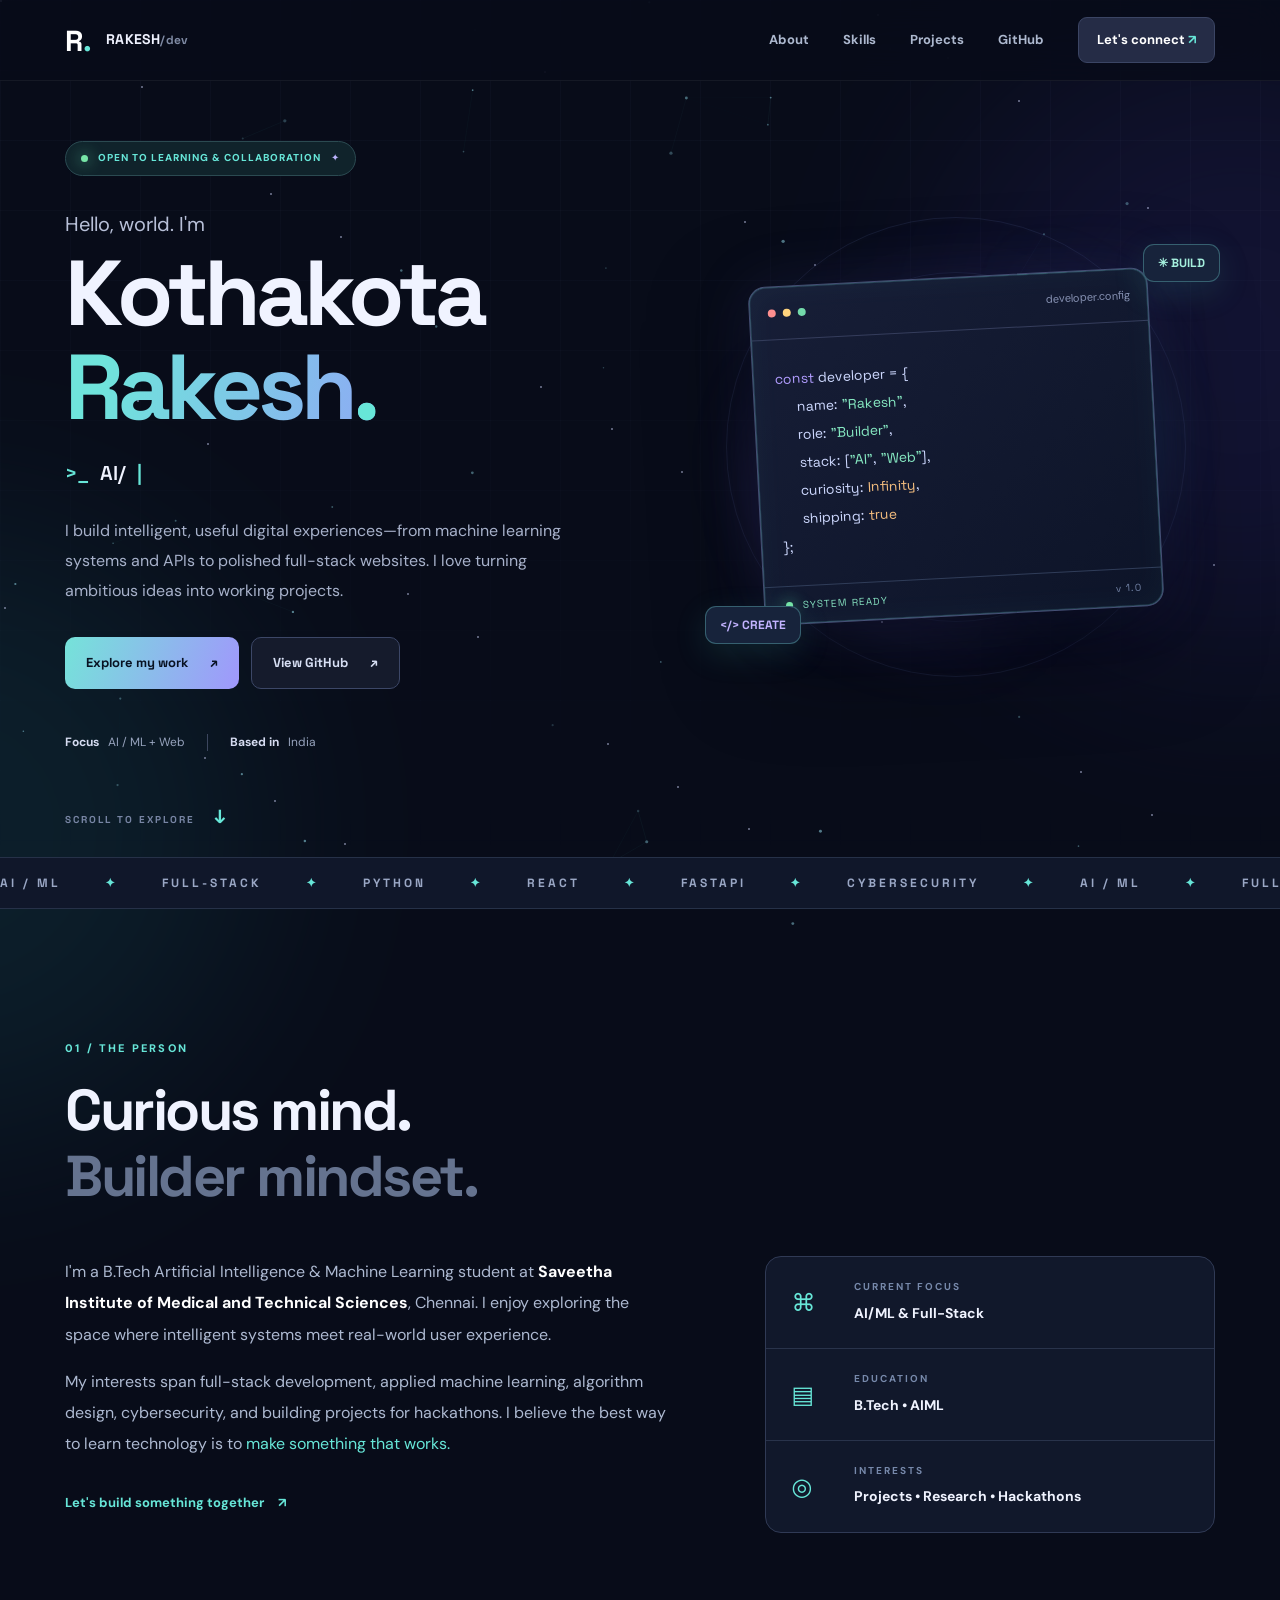
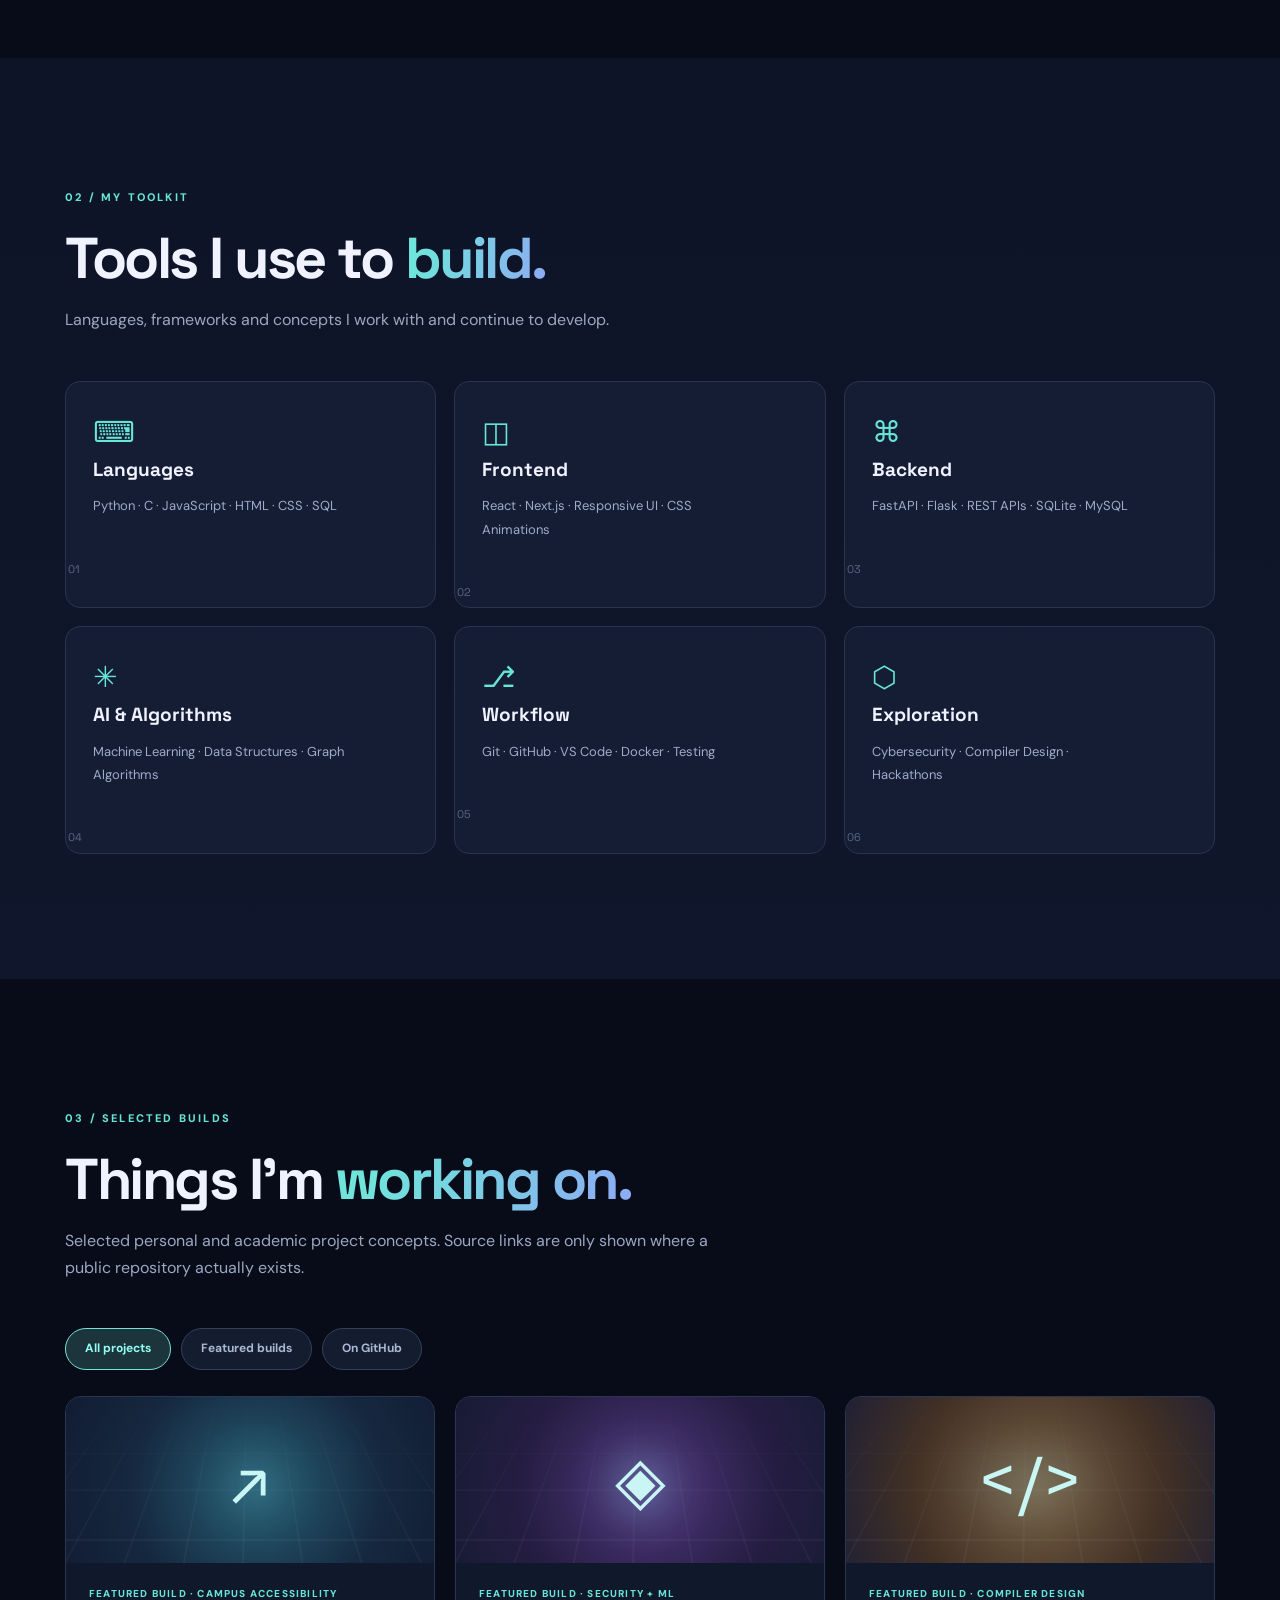
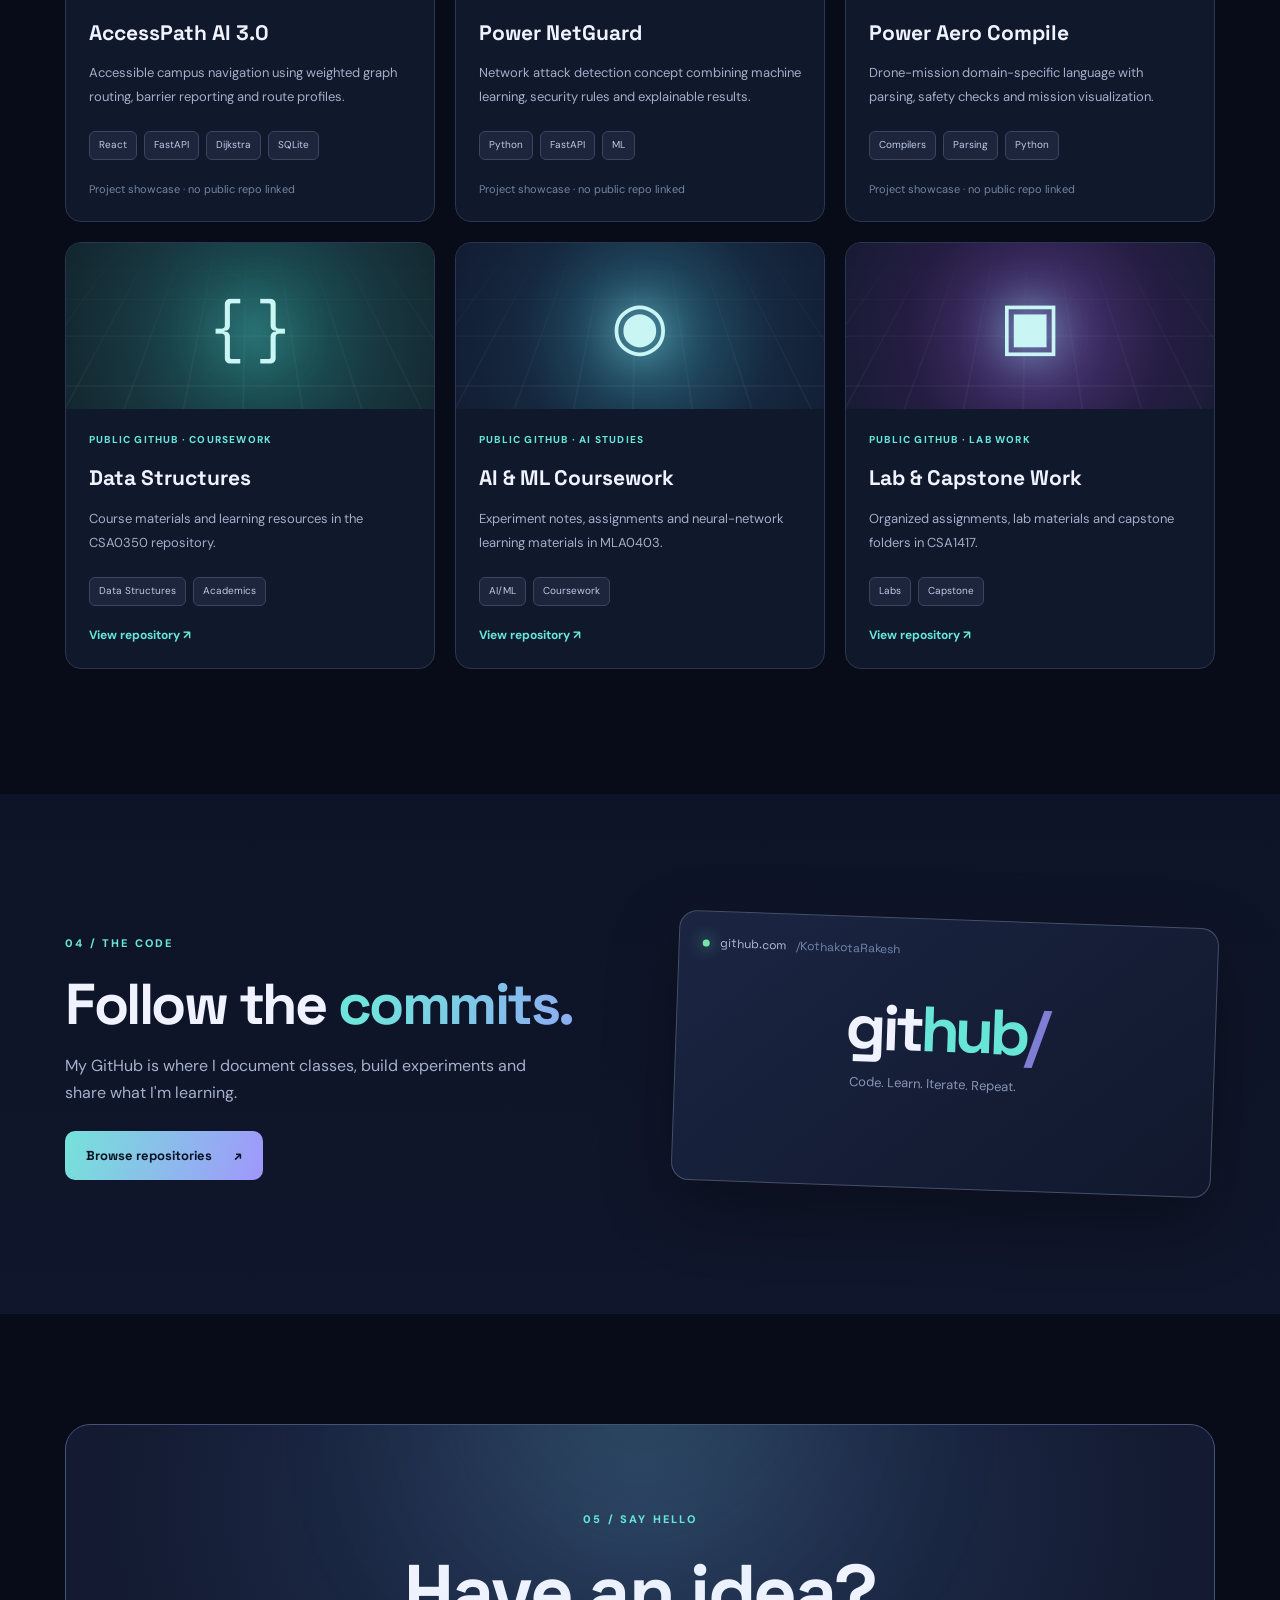
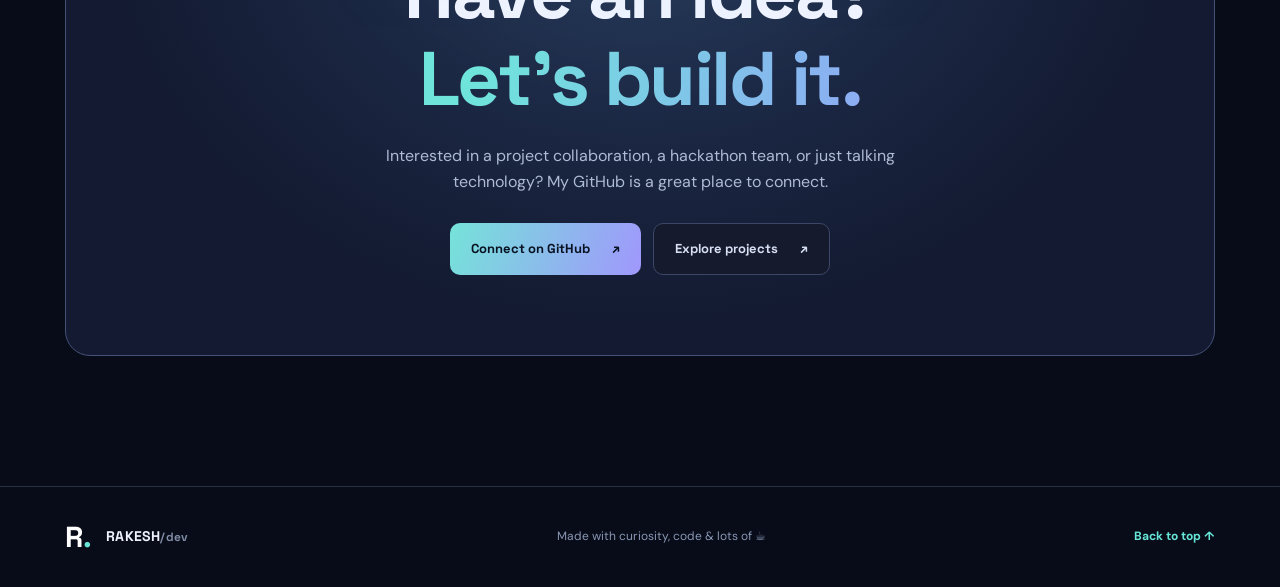
==== portfolio.html @ 4cbdc722 "refactor: preserve existing animated portfolio as separate detail page" ====
<!doctype html>
<html lang="en">
<head>
  <meta charset="UTF-8">
  <meta name="viewport" content="width=device-width, initial-scale=1">
  <meta name="theme-color" content="#080c19">
  <meta name="description" content="Portfolio of Kothakota Rakesh — B.Tech AI/ML student, full-stack developer and builder of practical AI applications.">
  <meta property="og:title" content="Kothakota Rakesh | AI/ML & Full-Stack Developer">
  <meta property="og:description" content="Explore my projects, skills and development journey.">
  <meta property="og:type" content="website">
  <title>Kothakota Rakesh | AI/ML & Full-Stack Developer</title>
  <link rel="icon" type="image/svg+xml" href="./assets/favicon.svg">
  <link rel="preconnect" href="https://fonts.googleapis.com">
  <link rel="preconnect" href="https://fonts.gstatic.com" crossorigin>
  <link href="https://fonts.googleapis.com/css2?family=DM+Sans:wght@400;500;600;700&family=Space+Grotesk:wght@400;500;600;700&display=swap" rel="stylesheet">
  <link rel="stylesheet" href="./assets/styles.css">
  <link rel="stylesheet" href="./assets/advanced-effects.css?v=2">
  <script defer src="./assets/app.js"></script>
  <script defer src="./assets/advanced-effects.js?v=2"></script>
</head>
<body>
  <a href="#main" class="skip-link">Skip to main content</a>
  <div class="ambient ambient-one" aria-hidden="true"></div>
  <div class="ambient ambient-two" aria-hidden="true"></div>
  <div class="grid-overlay" aria-hidden="true"></div>
  <div id="stars" aria-hidden="true"></div>
  <header class="site-header" id="top">
    <nav class="nav shell" aria-label="Main navigation">
      <a class="brand" href="#top" aria-label="Kothakota Rakesh home"><span class="brand-symbol">R<span class="brand-accent">.</span></span><span class="brand-label">RAKESH<span class="muted">/dev</span></span></a>
      <button type="button" class="menu-toggle" id="menu-toggle" aria-label="Open navigation" aria-expanded="false" aria-controls="navigation"><span></span><span></span><span></span></button>
      <div class="nav-links" id="navigation">
        <a href="#about">About</a>
        <a href="#skills">Skills</a>
        <a href="#projects">Projects</a>
        <a href="#github">GitHub</a>
        <a href="#contact" class="nav-contact">Let's connect <span aria-hidden="true">↗</span></a>
      </div>
    </nav>
  </header>
  <main id="main">
    <section class="hero shell" aria-labelledby="hero-heading">
      <div class="hero-copy reveal">
        <div class="eyebrow"><span class="status-pulse" aria-hidden="true"></span> OPEN TO LEARNING & COLLABORATION <span class="eyebrow-star">✦</span></div>
        <p class="intro-line">Hello, world. I'm</p>
        <h1 id="hero-heading">Kothakota<br><span class="gradient-text">Rakesh<span class="dot">.</span></span></h1>
        <div class="role-line"><span class="code-arrow" aria-hidden="true">&gt;_</span> <span id="typed-role">AI/ML Student</span><span class="cursor" aria-hidden="true">|</span></div>
        <p class="hero-description">I build intelligent, useful digital experiences—from machine learning systems and APIs to polished full-stack websites. I love turning ambitious ideas into working projects.</p>
        <div class="hero-actions">
          <a class="btn btn-primary" href="#projects">Explore my work <span aria-hidden="true">↗</span></a>
          <a class="btn btn-secondary" href="https://github.com/KothakotaRakesh" target="_blank" rel="noopener noreferrer">View GitHub <span aria-hidden="true">↗</span></a>
        </div>
        <div class="hero-mini"><span><b>Focus</b> AI / ML + Web</span><span class="mini-divider"></span><span><b>Based in</b> India</span></div>
      </div>
      <div class="hero-art reveal" aria-hidden="true">
        <div class="halo halo-outer"></div><div class="halo halo-inner"></div>
        <div class="orbit orbit-one"></div><div class="orbit orbit-two"></div>
        <div class="hero-card">
          <div class="card-chrome"><span></span><span></span><span></span><small>developer.config</small></div>
          <div class="code-lines">
            <div><span class="code-purple">const</span> developer = {</div>
            <div class="indent">name: <span class="code-green">"Rakesh"</span>,</div>
            <div class="indent">role: <span class="code-green">"Builder"</span>,</div>
            <div class="indent">stack: [<span class="code-green">"AI"</span>, <span class="code-green">"Web"</span>],</div>
            <div class="indent">curiosity: <span class="code-orange">Infinity</span>,</div>
            <div class="indent">shipping: <span class="code-orange">true</span></div>
            <div>};</div>
          </div>
          <div class="code-footer"><span class="green-circle"></span> SYSTEM READY <span class="footer-end">v 1.0</span></div>
        </div>
        <div class="floating-chip chip-a">✳ BUILD</div><div class="floating-chip chip-b">&lt;/&gt; CREATE</div>
      </div>
      <a class="scroll-indicator" href="#about">SCROLL TO EXPLORE <span aria-hidden="true">↓</span></a>
    </section>
    <div class="marquee" aria-hidden="true"><div class="marquee-track">AI / ML <span>✦</span> FULL-STACK <span>✦</span> PYTHON <span>✦</span> REACT <span>✦</span> FASTAPI <span>✦</span> CYBERSECURITY <span>✦</span> AI / ML <span>✦</span> FULL-STACK <span>✦</span> PYTHON <span>✦</span> REACT <span>✦</span> FASTAPI <span>✦</span> CYBERSECURITY <span>✦</span></div></div>
    <section class="section shell" id="about" aria-labelledby="about-title">
      <div class="section-heading reveal"><span class="section-kicker">01 / THE PERSON</span><h2 id="about-title">Curious mind.<br><span class="muted-heading">Builder mindset.</span></h2></div>
      <div class="about-grid">
        <div class="about-copy reveal"><p>I'm a B.Tech Artificial Intelligence & Machine Learning student at <strong>Saveetha Institute of Medical and Technical Sciences</strong>, Chennai. I enjoy exploring the space where intelligent systems meet real-world user experience.</p><p>My interests span full-stack development, applied machine learning, algorithm design, cybersecurity, and building projects for hackathons. I believe the best way to learn technology is to <em>make something that works.</em></p><a class="inline-link" href="#contact">Let's build something together <span aria-hidden="true">↗</span></a></div>
        <div class="about-facts reveal"><div><span class="fact-icon">⌘</span><span><small>CURRENT FOCUS</small><strong>AI/ML & Full-Stack</strong></span></div><div><span class="fact-icon">▤</span><span><small>EDUCATION</small><strong>B.Tech • AIML</strong></span></div><div><span class="fact-icon">◎</span><span><small>INTERESTS</small><strong>Projects • Research • Hackathons</strong></span></div></div>
      </div>
    </section>
    <section class="section section-tinted" id="skills" aria-labelledby="skills-title"><div class="shell">
      <div class="section-heading reveal"><span class="section-kicker">02 / MY TOOLKIT</span><h2 id="skills-title">Tools I use to <span class="gradient-text">build.</span></h2><p>Languages, frameworks and concepts I work with and continue to develop.</p></div>
      <div class="skills-grid">
        <article class="skill-card reveal"><div class="skill-icon">⌨</div><h3>Languages</h3><p>Python · C · JavaScript · HTML · CSS · SQL</p><span class="card-index">01</span></article>
        <article class="skill-card reveal"><div class="skill-icon">◫</div><h3>Frontend</h3><p>React · Next.js · Responsive UI · CSS Animations</p><span class="card-index">02</span></article>
        <article class="skill-card reveal"><div class="skill-icon">⌘</div><h3>Backend</h3><p>FastAPI · Flask · REST APIs · SQLite · MySQL</p><span class="card-index">03</span></article>
        <article class="skill-card reveal"><div class="skill-icon">✳</div><h3>AI & Algorithms</h3><p>Machine Learning · Data Structures · Graph Algorithms</p><span class="card-index">04</span></article>
        <article class="skill-card reveal"><div class="skill-icon">⎇</div><h3>Workflow</h3><p>Git · GitHub · VS Code · Docker · Testing</p><span class="card-index">05</span></article>
        <article class="skill-card reveal"><div class="skill-icon">⬡</div><h3>Exploration</h3><p>Cybersecurity · Compiler Design · Hackathons</p><span class="card-index">06</span></article>
      </div>
    </div></section>
    <section class="section shell" id="projects" aria-labelledby="projects-title">
      <div class="section-heading reveal"><span class="section-kicker">03 / SELECTED BUILDS</span><h2 id="projects-title">Things I'm <span class="gradient-text">working on.</span></h2><p>Selected personal and academic project concepts. Source links are only shown where a public repository actually exists.</p></div>
      <div class="project-controls reveal" role="group" aria-label="Filter projects"><button type="button" class="filter is-active" data-filter="all" aria-pressed="true">All projects</button><button type="button" class="filter" data-filter="builds" aria-pressed="false">Featured builds</button><button type="button" class="filter" data-filter="github" aria-pressed="false">On GitHub</button></div>
      <div class="projects-grid" id="project-grid">
        <article class="project-card project-featured reveal" data-category="builds"><div class="project-art project-art-blue"><span class="project-glyph">↗</span><span class="project-art-grid"></span></div><div class="project-content"><span class="project-type">FEATURED BUILD · CAMPUS ACCESSIBILITY</span><h3>AccessPath AI 3.0</h3><p>Accessible campus navigation using weighted graph routing, barrier reporting and route profiles.</p><div class="tags"><span>React</span><span>FastAPI</span><span>Dijkstra</span><span>SQLite</span></div><span class="project-note">Project showcase · no public repo linked</span></div></article>
        <article class="project-card reveal" data-category="builds"><div class="project-art project-art-violet"><span class="project-glyph">◈</span><span class="project-art-grid"></span></div><div class="project-content"><span class="project-type">FEATURED BUILD · SECURITY + ML</span><h3>Power NetGuard</h3><p>Network attack detection concept combining machine learning, security rules and explainable results.</p><div class="tags"><span>Python</span><span>FastAPI</span><span>ML</span></div><span class="project-note">Project showcase · no public repo linked</span></div></article>
        <article class="project-card reveal" data-category="builds"><div class="project-art project-art-amber"><span class="project-glyph">&lt;/&gt;</span><span class="project-art-grid"></span></div><div class="project-content"><span class="project-type">FEATURED BUILD · COMPILER DESIGN</span><h3>Power Aero Compile</h3><p>Drone-mission domain-specific language with parsing, safety checks and mission visualization.</p><div class="tags"><span>Compilers</span><span>Parsing</span><span>Python</span></div><span class="project-note">Project showcase · no public repo linked</span></div></article>
        <article class="project-card reveal" data-category="github"><div class="project-art project-art-teal"><span class="project-glyph">{ }</span><span class="project-art-grid"></span></div><div class="project-content"><span class="project-type">PUBLIC GITHUB · COURSEWORK</span><h3>Data Structures</h3><p>Course materials and learning resources in the CSA0350 repository.</p><div class="tags"><span>Data Structures</span><span>Academics</span></div><a class="project-link" href="https://github.com/KothakotaRakesh/CSA0350" target="_blank" rel="noopener noreferrer">View repository <span aria-hidden="true">↗</span></a></div></article>
        <article class="project-card reveal" data-category="github"><div class="project-art project-art-blue"><span class="project-glyph">◉</span><span class="project-art-grid"></span></div><div class="project-content"><span class="project-type">PUBLIC GITHUB · AI STUDIES</span><h3>AI & ML Coursework</h3><p>Experiment notes, assignments and neural-network learning materials in MLA0403.</p><div class="tags"><span>AI/ML</span><span>Coursework</span></div><a class="project-link" href="https://github.com/KothakotaRakesh/MLA0403" target="_blank" rel="noopener noreferrer">View repository <span aria-hidden="true">↗</span></a></div></article>
        <article class="project-card reveal" data-category="github"><div class="project-art project-art-violet"><span class="project-glyph">▣</span><span class="project-art-grid"></span></div><div class="project-content"><span class="project-type">PUBLIC GITHUB · LAB WORK</span><h3>Lab & Capstone Work</h3><p>Organized assignments, lab materials and capstone folders in CSA1417.</p><div class="tags"><span>Labs</span><span>Capstone</span></div><a class="project-link" href="https://github.com/KothakotaRakesh/CSA1417" target="_blank" rel="noopener noreferrer">View repository <span aria-hidden="true">↗</span></a></div></article>
      </div>
    </section>
    <section class="section section-tinted" id="github" aria-labelledby="github-title"><div class="shell github-band reveal"><div><span class="section-kicker">04 / THE CODE</span><h2 id="github-title">Follow the <span class="gradient-text">commits.</span></h2><p>My GitHub is where I document classes, build experiments and share what I'm learning.</p><a class="btn btn-primary" href="https://github.com/KothakotaRakesh?tab=repositories" target="_blank" rel="noopener noreferrer">Browse repositories <span aria-hidden="true">↗</span></a></div><div class="github-panel"><div class="github-panel-top"><span class="panel-dot"></span> github.com<span class="panel-path">/KothakotaRakesh</span></div><div class="github-logo" aria-hidden="true">git<span>hub</span><span class="slash">/</span></div><p>Code. Learn. Iterate. Repeat.</p></div></div></section>
    <section class="section shell contact-section" id="contact" aria-labelledby="contact-title"><div class="contact-box reveal"><span class="section-kicker">05 / SAY HELLO</span><h2 id="contact-title">Have an idea?<br><span class="gradient-text">Let's build it.</span></h2><p>Interested in a project collaboration, a hackathon team, or just talking technology? My GitHub is a great place to connect.</p><div class="contact-actions"><a class="btn btn-primary" href="https://github.com/KothakotaRakesh" target="_blank" rel="noopener noreferrer">Connect on GitHub <span aria-hidden="true">↗</span></a><a class="btn btn-secondary" href="#projects">Explore projects <span aria-hidden="true">↗</span></a></div><div class="optional-socials" id="optional-socials" aria-label="Additional social links"></div></div></section>
  </main>
  <footer class="site-footer"><div class="shell footer-inner"><a class="brand" href="#top"><span class="brand-symbol">R<span class="brand-accent">.</span></span><span class="brand-label">RAKESH<span class="muted">/dev</span></span></a><span>Made with curiosity, code & lots of ☕</span><a href="#top" class="back-to-top">Back to top ↑</a></div></footer>
</body>
</html>
---- assets/styles.css ----
:root{color-scheme:dark;--bg:#080c19;--surface:#101629;--surface2:#141b32;--ink:#f0f3ff;--muted:#9ca8c3;--line:#29324c;--aqua:#67e6d8;--violet:#a18bff;--max:1150px}
*{box-sizing:border-box}html{scroll-behavior:smooth;scroll-padding-top:95px}body{margin:0;overflow-x:hidden;background:var(--bg);color:var(--ink);font-family:"DM Sans",system-ui,sans-serif;line-height:1.65}h1,h2,h3,p{margin-top:0}h1,h2,h3,.brand,.btn{font-family:"Space Grotesk",system-ui,sans-serif}a{color:inherit;text-decoration:none}button{font:inherit}button:focus-visible,a:focus-visible{outline:3px solid var(--aqua);outline-offset:5px}::selection{background:#5f45b2;color:white}.shell{width:min(var(--max),calc(100% - 52px));margin-inline:auto}.skip-link{position:absolute;z-index:100;top:-80px;left:12px;padding:12px;background:white;color:#111}.skip-link:focus{top:12px}.ambient{position:absolute;width:600px;height:600px;border-radius:50%;filter:blur(110px);opacity:.13;pointer-events:none;z-index:-1}.ambient-one{top:50px;right:-260px;background:#5743d8}.ambient-two{top:530px;left:-350px;background:#2b9ca0}.grid-overlay{position:absolute;inset:0 0 auto;height:900px;pointer-events:none;background-image:linear-gradient(#bbc9ff08 1px,transparent 1px),linear-gradient(90deg,#bbc9ff08 1px,transparent 1px);background-size:70px 70px;mask-image:linear-gradient(#000,transparent);z-index:-1}#stars{position:absolute;inset:0 0 auto;height:950px;pointer-events:none;overflow:hidden;z-index:-1}.star{position:absolute;width:2px;height:2px;background:#d4d8ff;border-radius:50%;opacity:.55;animation:twinkle 4s ease-in-out infinite}@keyframes twinkle{50%{opacity:.1;transform:scale(.5)}}.site-header{position:sticky;top:0;z-index:30;background:#080c19ce;backdrop-filter:blur(20px);border-bottom:1px solid #ffffff0e}.nav{min-height:80px;display:flex;align-items:center;justify-content:space-between}.brand{display:flex;gap:13px;align-items:center;font-weight:700;letter-spacing:.4px}.brand-symbol{font-size:29px;color:#fff;line-height:1}.brand-accent,.dot{color:var(--aqua)}.brand-label{font-size:14px}.muted{color:#7f8ba4;font-size:12px}.nav-links{display:flex;align-items:center;gap:34px}.nav-links a{font-size:13px;color:#adb9cf;font-weight:700;transition:color .2s}.nav-links a:hover{color:white}.nav-links .nav-contact{background:#252c46;color:white;padding:11px 18px;border:1px solid #3b4564;border-radius:9px}.nav-contact span{color:var(--aqua)}.menu-toggle{display:none}.hero{position:relative;display:grid;grid-template-columns:1.07fr .93fr;align-items:center;min-height:755px;gap:35px;padding-top:60px;padding-bottom:105px}.eyebrow,.section-kicker{font-size:11px;font-weight:800;color:var(--aqua);letter-spacing:2.2px}.eyebrow{display:inline-flex;align-items:center;gap:10px;border:1px solid #2b4a51;background:#10232b;border-radius:50px;padding:8px 15px;letter-spacing:1px;font-size:10px}.status-pulse,.green-circle,.panel-dot{width:7px;height:7px;border-radius:50%;background:#77e5a7;box-shadow:0 0 15px #62e5b0}.status-pulse{animation:pulse 2s infinite}.eyebrow-star{color:#bdb4ff}@keyframes pulse{50%{opacity:.38}}.intro-line{margin:32px 0 5px;font-size:20px;color:#b8c0d8}.hero h1{font-size:clamp(62px,7.2vw,108px);line-height:1.03;letter-spacing:-5px;margin:0 0 20px;font-weight:700}.gradient-text{background:linear-gradient(105deg,#6fe4db 8%,#9b91ff 80%);-webkit-background-clip:text;background-clip:text;color:transparent}.role-line{display:flex;align-items:center;gap:11px;min-height:37px;font-size:20px;font-family:"Space Grotesk",sans-serif;font-weight:600}.code-arrow{color:var(--aqua)}.cursor{color:var(--aqua);animation:blink .8s steps(1) infinite}@keyframes blink{50%{opacity:0}}.hero-description{color:#a7b1ca;max-width:510px;font-size:16px;margin:24px 0 32px;line-height:1.85}.hero-actions,.contact-actions{display:flex;gap:12px;flex-wrap:wrap}.btn{display:inline-flex;justify-content:center;align-items:center;gap:22px;padding:14px 21px;border-radius:10px;font-weight:700;font-size:13px;transition:transform .2s,background .2s,border-color .2s}.btn:hover{transform:translateY(-3px)}.btn-primary{background:linear-gradient(110deg,#75e3d9,#a097fc);color:#081222}.btn-secondary{border:1px solid #3c4767;color:#d7dff4;background:#151b2c}.btn-secondary:hover{background:#232c47}.hero-mini{display:flex;align-items:center;gap:22px;margin-top:44px;color:#97a3bd;font-size:12px}.hero-mini b{color:#d6dcf1;margin-right:6px}.mini-divider{height:17px;width:1px;background:#3c465e}.hero-art{position:relative;min-height:495px;display:grid;place-items:center}.halo{position:absolute;border:1px solid #54619a2f;border-radius:50%;pointer-events:none}.halo-outer{height:460px;width:460px}.halo-inner{height:350px;width:350px;box-shadow:0 0 80px #6362bf0d}.orbit{position:absolute;border-radius:50%;width:9px;height:9px;background:var(--aqua);box-shadow:0 0 24px #70dedb;animation:orbit 11s linear infinite}.orbit-one{--radius:230px}.orbit-two{--radius:175px;animation-duration:8s;animation-direction:reverse;background:#a48aff}@keyframes orbit{from{transform:rotate(0deg) translateX(var(--radius)) rotate(0deg)}to{transform:rotate(360deg) translateX(var(--radius)) rotate(-360deg)}}.hero-card{position:relative;z-index:2;width:min(100%,400px);background:linear-gradient(140deg,#171e37,#0d1428);border:1px solid #465076;border-radius:17px;box-shadow:0 32px 95px #01040f9c,0 0 60px #6563cd27;transform:rotate(-3deg);animation:levitate 6s ease-in-out infinite}.card-chrome{display:flex;align-items:center;gap:7px;padding:17px 18px;border-bottom:1px solid #353d5c}.card-chrome span{width:8px;height:8px;border-radius:50%;background:#ff8f8f}.card-chrome span:nth-child(2){background:#ffd37d}.card-chrome span:nth-child(3){background:#73d9aa}.card-chrome small{margin-left:auto;color:#8691b2;font-size:11px}.code-lines{padding:25px 22px;color:#ced9ff;font:14px/2 "Space Grotesk",monospace}.indent{padding-left:20px}.code-purple{color:#b19dff}.code-green{color:#87eac3}.code-orange{color:#f5be7f}.code-footer{padding:12px 21px;border-top:1px solid #303d59;display:flex;align-items:center;gap:10px;font:10px "Space Grotesk",monospace;letter-spacing:1px;color:#85dfbf}.footer-end{margin-left:auto;color:#7282a5}.floating-chip{position:absolute;z-index:3;background:#17233b;border:1px solid #3c6083;border-radius:11px;color:#a5efdd;font:700 12px "Space Grotesk",sans-serif;padding:10px 14px;box-shadow:0 18px 32px #0006;animation:levitate 5s ease-in-out infinite}.chip-a{top:45px;right:-5px}.chip-b{bottom:50px;left:8px;animation-delay:-2s;color:#c3b3ff}@keyframes levitate{50%{transform:translateY(-12px) rotate(-2deg)}}.scroll-indicator{position:absolute;bottom:28px;left:0;font:700 10px "Space Grotesk",sans-serif;letter-spacing:2px;color:#7885a4}.scroll-indicator span{margin-left:14px;color:var(--aqua);font-size:19px}.marquee{overflow:hidden;border-block:1px solid #263148;background:#10172a;padding:17px 0;white-space:nowrap}.marquee-track{width:max-content;animation:marquee 35s linear infinite;font:700 12px "Space Grotesk",sans-serif;letter-spacing:3px;color:#9aa7c5}.marquee-track span{padding:0 38px;color:var(--aqua)}@keyframes marquee{to{transform:translateX(-50%)}}.section{padding-top:125px;padding-bottom:125px}.section-tinted{background:linear-gradient(180deg,#0e1427,#10162b)}.section-heading{margin-bottom:47px}.section-heading h2,.github-band h2,.contact-box h2{font-size:clamp(38px,4.5vw,60px);letter-spacing:-2.5px;line-height:1.15;margin:16px 0}.section-heading p{max-width:660px;color:#9ca8c2}.muted-heading{color:#65738f}.about-grid{display:grid;grid-template-columns:1.15fr .85fr;gap:90px}.about-copy{color:#adb9d1;font-size:16px;line-height:1.95}.about-copy strong{color:white}.about-copy em{color:var(--aqua);font-style:normal}.inline-link{display:inline-flex;align-items:center;gap:14px;font-weight:700;font-size:13px;margin-top:15px;color:var(--aqua)}.about-facts{border:1px solid #303a55;border-radius:16px;background:#11182b;overflow:hidden;align-self:start}.about-facts>div{display:flex;align-items:center;gap:22px;padding:22px 26px;border-bottom:1px solid #29334b}.about-facts>div:last-child{border:0}.fact-icon{font-size:24px;color:var(--aqua);width:40px}.about-facts small{display:block;color:#7789ab;letter-spacing:2px;font-size:10px;font-weight:700;margin-bottom:4px}.about-facts strong{font-size:14px}.skills-grid{display:grid;grid-template-columns:repeat(3,1fr);gap:18px}.skill-card{position:relative;min-height:217px;padding:27px;border-radius:15px;background:#151d34;border:1px solid #293550;transition:transform .25s,border-color .25s,background .25s;overflow:hidden}.skill-card:hover{transform:translateY(-7px);border-color:#6ac9d5;background:#1a2540}.skill-icon{font-size:29px;color:var(--aqua);height:45px}.skill-card h3{font-size:19px;margin-bottom:9px}.skill-card p{font-size:13px;color:#9eacc9;line-height:1.8;max-width:270px}.card-index{position:absolute;right:25px;top:24px;font:11px "Space Grotesk",monospace;color:#586785}.project-controls{display:flex;gap:10px;flex-wrap:wrap;margin-bottom:26px}.filter{cursor:pointer;border:1px solid #32405b;padding:10px 19px;border-radius:50px;background:#141c30;color:#aab9d2;font-size:12px;font-weight:700;transition:all .2s}.filter:hover,.filter.is-active{border-color:#73e3d7;background:#1c343c;color:#91fff1}.projects-grid{display:grid;grid-template-columns:repeat(3,minmax(0,1fr));gap:20px}.project-card{overflow:hidden;background:#10182c;border:1px solid #2b3651;border-radius:16px;display:flex;flex-direction:column;transition:transform .25s,border-color .25s}.project-card:hover{transform:translateY(-7px);border-color:#7385b2}.project-card[hidden]{display:none!important}.project-art{height:166px;display:flex;align-items:center;justify-content:center;position:relative;overflow:hidden}.project-art-blue{background:radial-gradient(circle at 52% 55%,#276075,#15283f 60%,#121c33)}.project-art-violet{background:radial-gradient(circle at 52% 55%,#50387e,#251d42 60%,#171b34)}.project-art-amber{background:radial-gradient(circle at 52% 55%,#786044,#413025 60%,#202034)}.project-art-teal{background:radial-gradient(circle at 52% 55%,#1b6262,#18363f 60%,#12252d)}.project-glyph{font-family:"Space Grotesk",sans-serif;font-size:66px;color:#c9f6f4;z-index:2;text-shadow:0 0 50px #8bd6e4}.project-art-grid{position:absolute;inset:0;background:linear-gradient(#ffffff0c 1px,transparent 1px),linear-gradient(90deg,#ffffff0c 1px,transparent 1px);background-size:30px 30px;transform:perspective(150px) rotateX(30deg) scale(1.5);mask-image:linear-gradient(transparent,#000)}.project-content{padding:23px;display:flex;flex:1;flex-direction:column}.project-type{font-size:10px;font-weight:800;letter-spacing:1.2px;color:var(--aqua)}.project-content h3{font-size:21px;margin:13px 0 11px}.project-content p{font-size:13px;line-height:1.85;color:#a2aec7;flex:1}.tags{display:flex;flex-wrap:wrap;gap:7px;margin-top:9px}.tags span{border:1px solid #3a4560;background:#1c253c;padding:5px 9px;border-radius:6px;color:#bdcae4;font-size:10px}.project-note,.project-link{margin-top:20px;font-size:11px;color:#7385a2}.project-link{color:var(--aqua);font-weight:700;font-size:12px}.project-link:hover{text-decoration:underline}.github-band{display:grid;grid-template-columns:1fr 1fr;gap:70px;align-items:center}.github-band p{max-width:470px;color:#a4b1cb;margin-bottom:25px}.github-panel{min-height:270px;border:1px solid #43506a;border-radius:18px;background:linear-gradient(140deg,#1b2542,#11182d);box-shadow:0 25px 70px #0005;transform:rotate(2deg);padding:23px}.github-panel-top{font:12px "Space Grotesk",sans-serif;color:#b1beda;display:flex;align-items:center;gap:10px}.panel-path{color:#7085ac}.github-logo{text-align:center;margin-top:30px;font:700 clamp(38px,5vw,70px) "Space Grotesk",sans-serif;letter-spacing:-4px}.github-logo span:first-child{color:var(--aqua)}.github-logo .slash{color:#7f7dd4}.github-panel p{text-align:center;font-size:13px;color:#8796b5;margin-top:3px}.contact-section{padding-top:110px;padding-bottom:130px}.contact-box{position:relative;text-align:center;padding:80px 20px;border-radius:25px;border:1px solid #455277;background:radial-gradient(ellipse at 50% 15%,#243658,#131a31 67%);overflow:hidden}.contact-box::after{content:"";position:absolute;width:250px;height:250px;top:-170px;left:calc(50% - 125px);background:#7fe4dc;filter:blur(130px);opacity:.24;pointer-events:none}.contact-box h2{font-size:clamp(42px,6vw,76px)}.contact-box>p{max-width:540px;margin:20px auto 28px;color:#aebbd4}.contact-actions{justify-content:center}.optional-socials{display:flex;justify-content:center;gap:20px;flex-wrap:wrap;margin-top:26px}.optional-socials:empty{display:none}.optional-socials a{color:#92e9e2;font-size:13px;font-weight:700}.site-footer{border-top:1px solid #293149;background:#080c19}.footer-inner{min-height:100px;display:flex;align-items:center;justify-content:space-between;gap:20px}.footer-inner>span{font-size:12px;color:#8997b4}.back-to-top{font-size:12px;font-weight:700;color:var(--aqua)}.reveal{opacity:0;transform:translateY(23px);transition:opacity .65s ease,transform .65s ease}.reveal.visible{opacity:1;transform:translateY(0)}.hero-card{transform:rotate(-3deg)}@media(max-width:970px){.hero{grid-template-columns:1fr;padding-top:85px;gap:10px}.hero-art{min-height:450px}.hero-copy{max-width:710px}.scroll-indicator{bottom:15px}.about-grid{gap:35px}.projects-grid{grid-template-columns:repeat(2,minmax(0,1fr))}.skills-grid{grid-template-columns:repeat(2,minmax(0,1fr))}}@media(max-width:690px){.shell{width:min(var(--max),calc(100% - 34px))}.nav{min-height:70px}.menu-toggle{display:flex;flex-direction:column;justify-content:center;gap:5px;background:transparent;border:1px solid #34435e;border-radius:8px;width:42px;height:40px;padding:10px;cursor:pointer}.menu-toggle span{width:100%;height:2px;background:white;border-radius:3px}.nav-links{display:none;position:absolute;left:0;right:0;top:70px;background:#11192d;padding:22px;flex-direction:column;align-items:stretch;gap:20px;border-bottom:1px solid #34415e}.nav-links.is-open{display:flex}.nav-links .nav-contact{width:max-content}.hero{min-height:auto;padding-top:65px;padding-bottom:80px;gap:0}.hero h1{font-size:clamp(54px,13vw,82px);letter-spacing:-3.8px}.hero-description{font-size:15px}.hero-art{min-height:385px}.halo-outer{width:340px;height:340px}.halo-inner{width:260px;height:260px}.orbit-one{--radius:170px}.orbit-two{--radius:125px}.hero-card{width:min(90%,330px)}.code-lines{font-size:12px}.chip-a{right:0}.chip-b{left:0}.scroll-indicator{bottom:30px}.section{padding-top:85px;padding-bottom:85px}.section-heading h2,.github-band h2{font-size:clamp(36px,10vw,50px)}.about-grid,.github-band{grid-template-columns:1fr;gap:32px}.skills-grid,.projects-grid{grid-template-columns:1fr}.skill-card{min-height:195px}.project-art{height:185px}.github-panel{min-height:245px}.contact-box{padding:65px 18px}.footer-inner{flex-wrap:wrap;padding:25px 0}.footer-inner>span{order:3;width:100%}.hero-mini{gap:11px;flex-wrap:wrap}.eyebrow{font-size:9px;letter-spacing:.6px}}@media(prefers-reduced-motion:reduce){html{scroll-behavior:auto}*,*::before,*::after{animation-duration:.01ms!important;animation-iteration-count:1!important;transition-duration:.01ms!important}.reveal{opacity:1;transform:none}.hero-card{transform:none}}
---- assets/advanced-effects.css ----
/* Enhanced motion layer — progressive enhancement, loaded after styles.css. */
/* Keep ambient particles above the page background but below all interactive content. */
#stars { z-index:0; }
main { position:relative; z-index:1; }
:root { --glow-x:50%; --glow-y:50%; }
#particle-field {
  position:absolute; inset:0; display:block; width:100%; height:100%;
  pointer-events:none; opacity:.86; z-index:0;
}
#stars > .star { z-index:1; }
.scroll-progress {
  position:fixed; inset:0 0 auto; height:3px; z-index:60; pointer-events:none;
  background:linear-gradient(90deg,#67e6d8,#a18bff 70%,#f3a5e0);
  box-shadow:0 0 15px #67e6d885;
  transform:scaleX(0); transform-origin:left;
}
.hero-art::before {
  content:""; position:absolute; width:82%; aspect-ratio:1; border-radius:50%;
  background:conic-gradient(from 0deg,transparent 4%,#40c8bd24 24%,transparent 42%,#9277ff32 67%,transparent 83%);
  filter:blur(27px); pointer-events:none; animation:aurora-spin 24s linear infinite;
}
.hero-card {
  box-shadow:0 32px 95px #01040f9c,0 0 60px #6563cd27,0 0 1px #87f5f4 inset;
}
.hero-card::after {
  content:""; position:absolute; inset:0; border-radius:inherit; pointer-events:none;
  border:1px solid #7aeeea2c; opacity:.5;
  box-shadow:0 0 30px #66dddf15 inset;
  animation:edge-glimmer 5s ease-in-out infinite;
}
.hero-art:hover .hero-card { filter:drop-shadow(0 0 13px #66d3e43a); }
.floating-chip { border-color:#579fa77d; box-shadow:0 10px 32px #42b6b126; }
.project-card,.skill-card {
  --glow-x:50%; --glow-y:50%;
  isolation:isolate;
  backface-visibility:hidden;
  transform-style:preserve-3d;
}
.project-card::after,.skill-card::after {
  content:""; position:absolute; inset:0; border-radius:inherit; pointer-events:none;
  z-index:4; opacity:0;
  background:radial-gradient(370px circle at var(--glow-x) var(--glow-y),#80e8e320,transparent 58%);
  transition:opacity .28s ease;
}
.project-card:hover::after,.skill-card:hover::after,
.project-card:focus-within::after,.skill-card:focus-within::after { opacity:1; }
.project-card:hover,.project-card:focus-within,
.skill-card:hover,.skill-card:focus-within {
  box-shadow:0 22px 58px #060c2480,0 0 22px #65e4dc17;
  border-color:#65c5c5;
}
.tilt-card.is-tilting {
  will-change:transform;
  transition:transform 115ms ease-out,box-shadow .27s ease,border-color .27s ease;
}
.project-content,.skill-card > * { position:relative; z-index:2; }
.project-art { overflow:hidden; }
.project-art .project-glyph {
  display:inline-block; will-change:auto;
  transition:transform .48s cubic-bezier(.2,.8,.2,1),text-shadow .38s ease;
}
.project-card:hover .project-glyph,.project-card:focus-within .project-glyph {
  transform:translateY(-7px) rotate(-6deg) scale(1.13);
  text-shadow:0 0 43px #c2faffaa;
}
.project-art-grid { transition:transform .55s cubic-bezier(.2,.8,.2,1),opacity .4s ease; }
.project-card:hover .project-art-grid,.project-card:focus-within .project-art-grid {
  transform:perspective(150px) rotateX(25deg) scale(1.7);
  opacity:.85;
}
.btn { position:relative; isolation:isolate; overflow:hidden; }
.btn-primary::before {
  content:""; position:absolute; top:-120%; bottom:-120%; left:-50%; width:32%;
  background:linear-gradient(90deg,transparent,#ffffff91,transparent);
  transform:translateX(-230%) rotate(22deg);
  transition:transform .72s cubic-bezier(.2,.7,.2,1);
  pointer-events:none;
}
.btn-primary:hover::before,.btn-primary:focus-visible::before { transform:translateX(680%) rotate(22deg); }
.btn-primary:hover,.btn-primary:focus-visible {
  box-shadow:0 8px 26px #6ad9e042,0 0 18px #8d85f52b;
}
.btn-secondary:hover,.btn-secondary:focus-visible { box-shadow:0 9px 28px #474f9260; }
.nav-links a:not(.nav-contact) {
  position:relative;
}
.nav-links a:not(.nav-contact)::after {
  content:""; position:absolute; bottom:-6px; height:2px; left:0; right:0;
  background:linear-gradient(90deg,#65e3db,#a18bff);
  transform:scaleX(0); transform-origin:left;
  transition:transform .3s ease;
}
.nav-links a:not(.nav-contact):hover::after,
.nav-links a:not(.nav-contact):focus-visible::after { transform:scaleX(1); }
.gradient-text { background-size:180% 100%; animation:gradient-flow 9s ease-in-out infinite alternate; }
.contact-box { transition:border-color .4s ease,box-shadow .4s ease; }
.contact-box:hover { border-color:#6f96ae; box-shadow:0 0 55px #6ae8cf0e; }
@keyframes gradient-flow { to { background-position:100% 0; } }
@keyframes aurora-spin { to { transform:rotate(360deg); } }
@keyframes edge-glimmer { 50% { opacity:.97; box-shadow:0 0 30px #66dddf30 inset; } }
@media (min-width:691px) and (prefers-reduced-motion:no-preference) {
  .skills-grid .reveal:nth-child(2),.projects-grid .reveal:nth-child(2) { transition-delay:90ms; }
  .skills-grid .reveal:nth-child(3),.projects-grid .reveal:nth-child(3) { transition-delay:180ms; }
  .skills-grid .reveal:nth-child(5),.projects-grid .reveal:nth-child(5) { transition-delay:90ms; }
  .skills-grid .reveal:nth-child(6),.projects-grid .reveal:nth-child(6) { transition-delay:180ms; }
}
@media (hover:none),(pointer:coarse) {
  .hero-art:hover .hero-card { filter:none; }
  .project-card:hover .project-glyph { transform:none; }
  .btn:hover { transform:none; }
}
@media (prefers-reduced-motion:reduce) {
  #particle-field { display:none!important; }
  .hero-art::before { animation:none!important; }
  .hero-card::after { animation:none!important; }
  .gradient-text { animation:none!important; }
  .tilt-card,.tilt-card.is-tilting { transform:none!important;will-change:auto!important; }
  .project-card:hover .project-glyph,.project-card:focus-within .project-glyph { transform:none!important; }
  .project-card:hover .project-art-grid,.project-card:focus-within .project-art-grid { transform:perspective(150px) rotateX(30deg) scale(1.5)!important; }
  .btn-primary::before { display:none!important; }
  .reveal,.reveal.visible { transition-delay:0ms!important; opacity:1!important; }
}
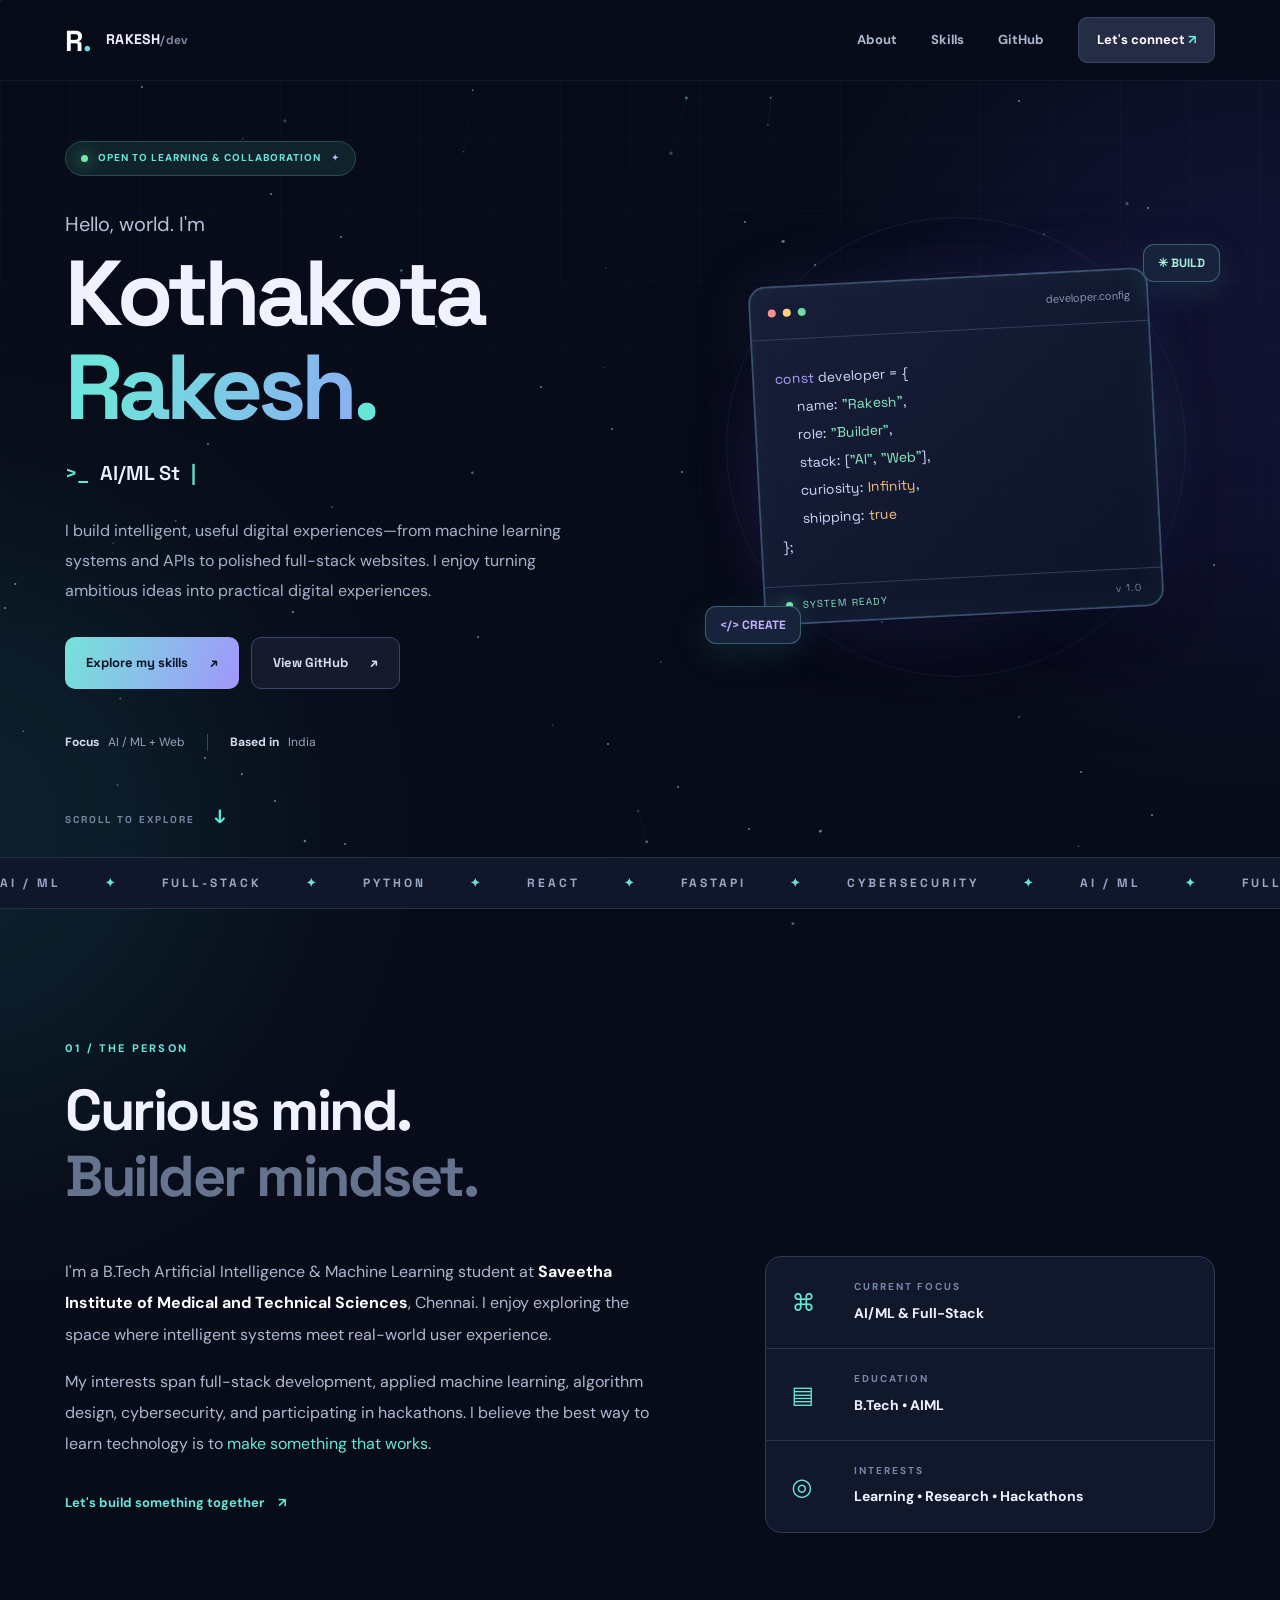
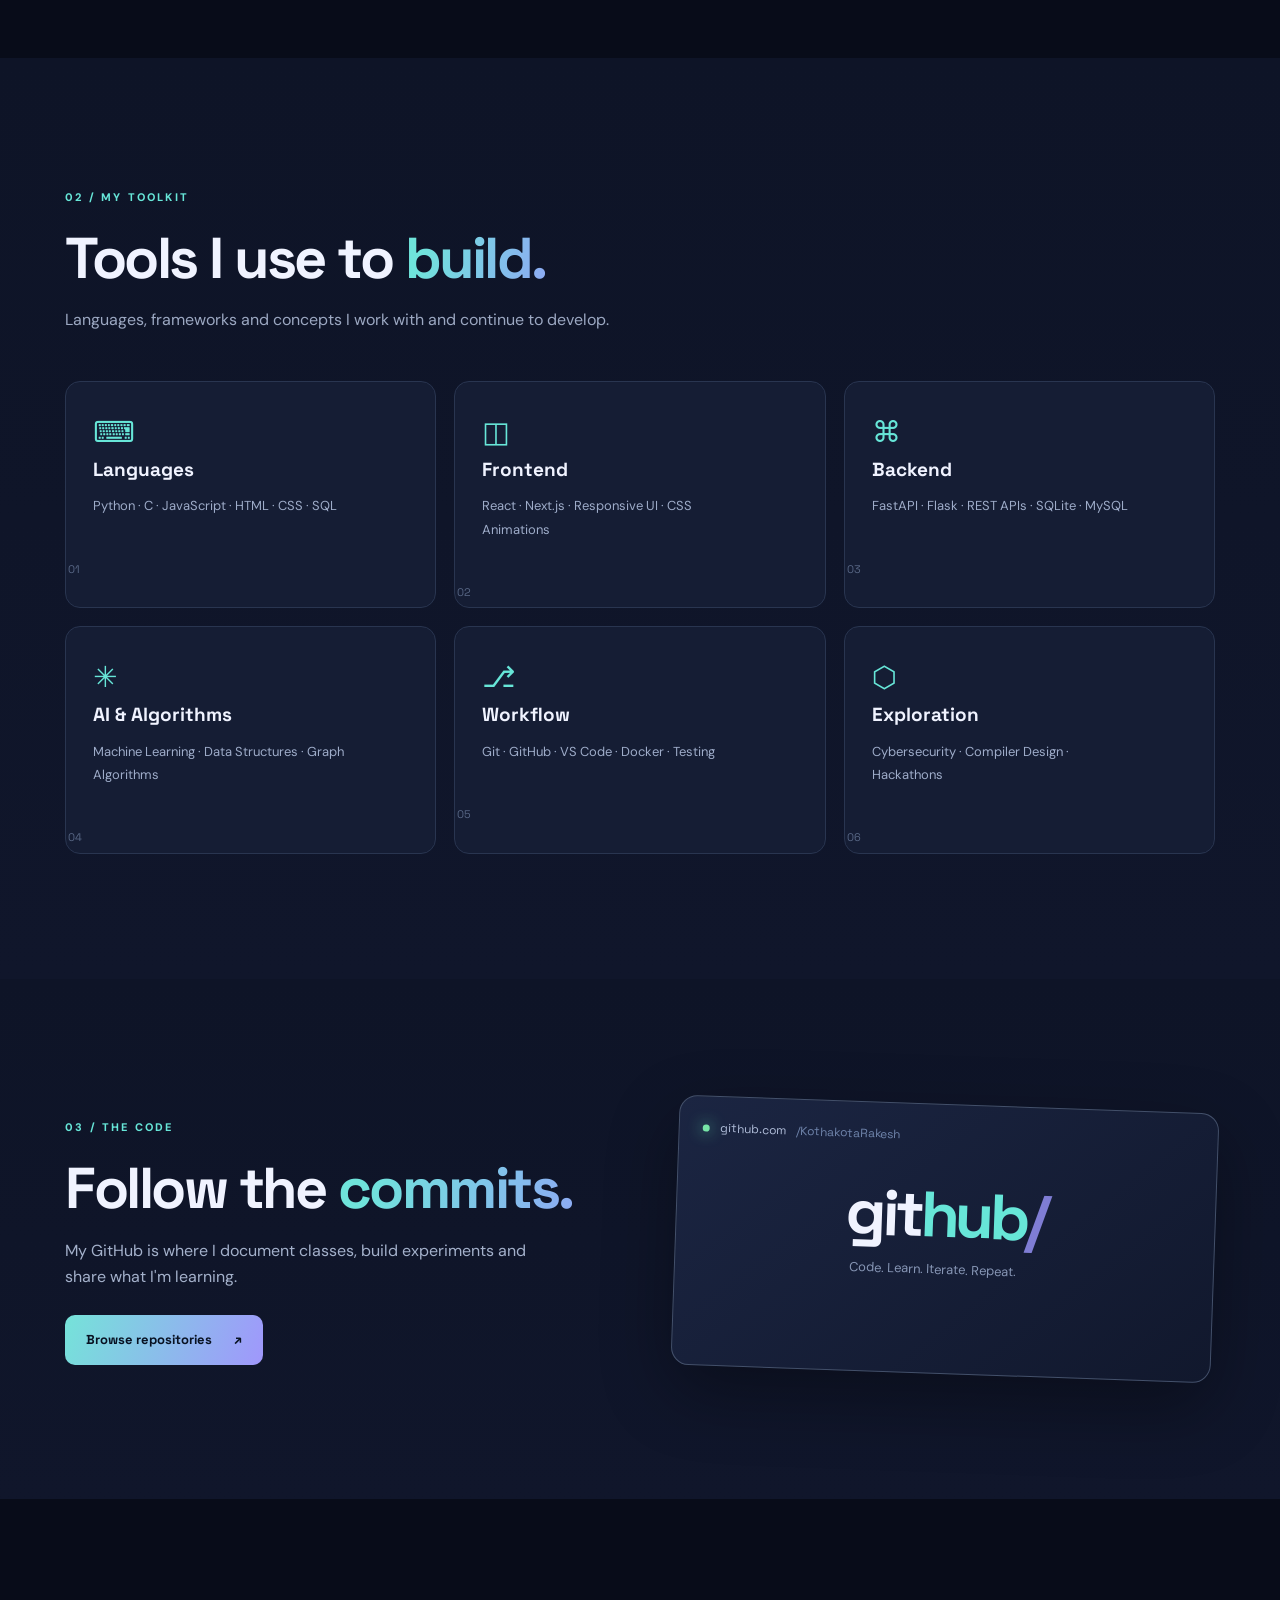
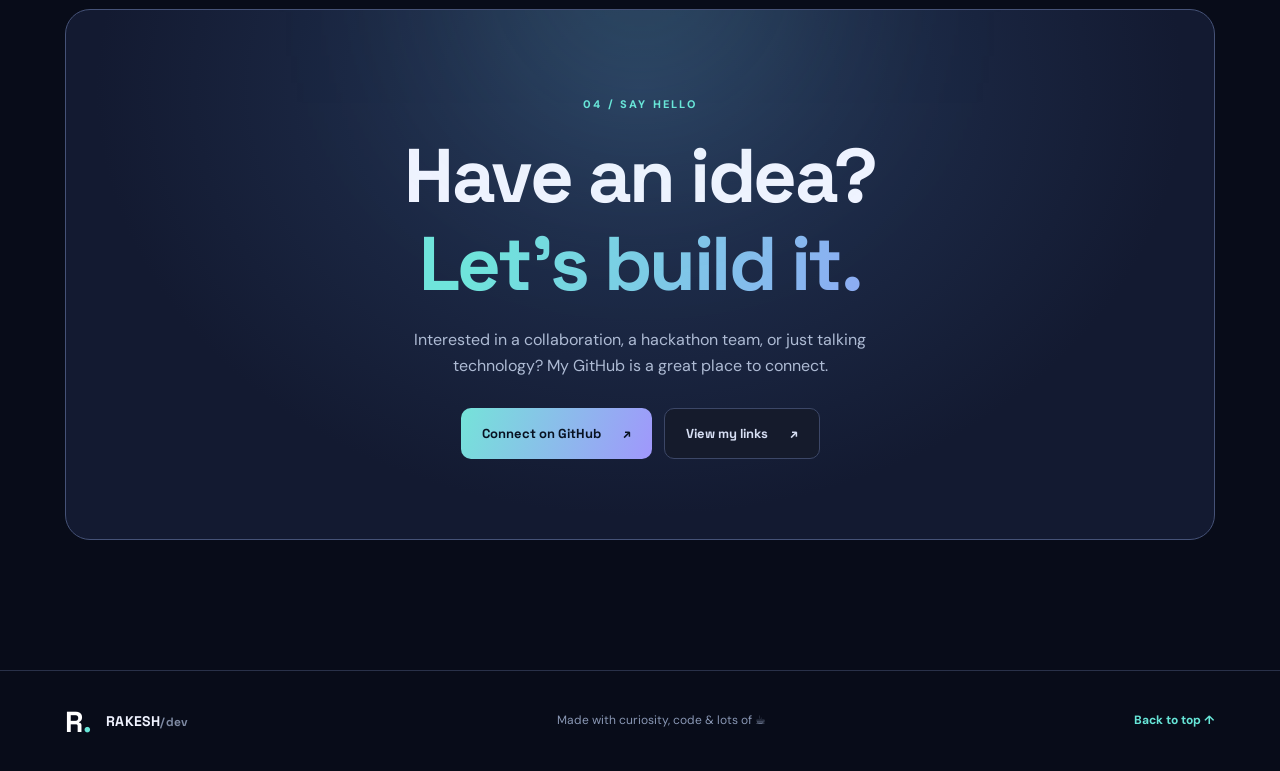
==== commit 410d4d66: "refactor: remove project showcase and keep animated skills/about/contacts portfolio" ====
--- a/portfolio.html
+++ b/portfolio.html
@@ -6,7 +6,7 @@
   <meta name="theme-color" content="#080c19">
   <meta name="description" content="Portfolio of Kothakota Rakesh — B.Tech AI/ML student, full-stack developer and builder of practical AI applications.">
   <meta property="og:title" content="Kothakota Rakesh | AI/ML & Full-Stack Developer">
-  <meta property="og:description" content="Explore my projects, skills and development journey.">
+  <meta property="og:description" content="Explore my skills, background and development journey.">
   <meta property="og:type" content="website">
   <title>Kothakota Rakesh | AI/ML & Full-Stack Developer</title>
   <link rel="icon" type="image/svg+xml" href="./assets/favicon.svg">
@@ -31,7 +31,6 @@
       <div class="nav-links" id="navigation">
         <a href="#about">About</a>
         <a href="#skills">Skills</a>
-        <a href="#projects">Projects</a>
         <a href="#github">GitHub</a>
         <a href="#contact" class="nav-contact">Let's connect <span aria-hidden="true">↗</span></a>
       </div>
@@ -44,9 +43,9 @@
         <p class="intro-line">Hello, world. I'm</p>
         <h1 id="hero-heading">Kothakota<br><span class="gradient-text">Rakesh<span class="dot">.</span></span></h1>
         <div class="role-line"><span class="code-arrow" aria-hidden="true">&gt;_</span> <span id="typed-role">AI/ML Student</span><span class="cursor" aria-hidden="true">|</span></div>
-        <p class="hero-description">I build intelligent, useful digital experiences—from machine learning systems and APIs to polished full-stack websites. I love turning ambitious ideas into working projects.</p>
+        <p class="hero-description">I build intelligent, useful digital experiences—from machine learning systems and APIs to polished full-stack websites. I enjoy turning ambitious ideas into practical digital experiences.</p>
         <div class="hero-actions">
-          <a class="btn btn-primary" href="#projects">Explore my work <span aria-hidden="true">↗</span></a>
+          <a class="btn btn-primary" href="#skills">Explore my skills <span aria-hidden="true">↗</span></a>
           <a class="btn btn-secondary" href="https://github.com/KothakotaRakesh" target="_blank" rel="noopener noreferrer">View GitHub <span aria-hidden="true">↗</span></a>
         </div>
         <div class="hero-mini"><span><b>Focus</b> AI / ML + Web</span><span class="mini-divider"></span><span><b>Based in</b> India</span></div>
@@ -75,8 +74,8 @@
     <section class="section shell" id="about" aria-labelledby="about-title">
       <div class="section-heading reveal"><span class="section-kicker">01 / THE PERSON</span><h2 id="about-title">Curious mind.<br><span class="muted-heading">Builder mindset.</span></h2></div>
       <div class="about-grid">
-        <div class="about-copy reveal"><p>I'm a B.Tech Artificial Intelligence & Machine Learning student at <strong>Saveetha Institute of Medical and Technical Sciences</strong>, Chennai. I enjoy exploring the space where intelligent systems meet real-world user experience.</p><p>My interests span full-stack development, applied machine learning, algorithm design, cybersecurity, and building projects for hackathons. I believe the best way to learn technology is to <em>make something that works.</em></p><a class="inline-link" href="#contact">Let's build something together <span aria-hidden="true">↗</span></a></div>
-        <div class="about-facts reveal"><div><span class="fact-icon">⌘</span><span><small>CURRENT FOCUS</small><strong>AI/ML & Full-Stack</strong></span></div><div><span class="fact-icon">▤</span><span><small>EDUCATION</small><strong>B.Tech • AIML</strong></span></div><div><span class="fact-icon">◎</span><span><small>INTERESTS</small><strong>Projects • Research • Hackathons</strong></span></div></div>
+        <div class="about-copy reveal"><p>I'm a B.Tech Artificial Intelligence & Machine Learning student at <strong>Saveetha Institute of Medical and Technical Sciences</strong>, Chennai. I enjoy exploring the space where intelligent systems meet real-world user experience.</p><p>My interests span full-stack development, applied machine learning, algorithm design, cybersecurity, and participating in hackathons. I believe the best way to learn technology is to <em>make something that works.</em></p><a class="inline-link" href="#contact">Let's build something together <span aria-hidden="true">↗</span></a></div>
+        <div class="about-facts reveal"><div><span class="fact-icon">⌘</span><span><small>CURRENT FOCUS</small><strong>AI/ML & Full-Stack</strong></span></div><div><span class="fact-icon">▤</span><span><small>EDUCATION</small><strong>B.Tech • AIML</strong></span></div><div><span class="fact-icon">◎</span><span><small>INTERESTS</small><strong>Learning • Research • Hackathons</strong></span></div></div>
       </div>
     </section>
     <section class="section section-tinted" id="skills" aria-labelledby="skills-title"><div class="shell">
@@ -90,20 +89,8 @@
         <article class="skill-card reveal"><div class="skill-icon">⬡</div><h3>Exploration</h3><p>Cybersecurity · Compiler Design · Hackathons</p><span class="card-index">06</span></article>
       </div>
     </div></section>
-    <section class="section shell" id="projects" aria-labelledby="projects-title">
-      <div class="section-heading reveal"><span class="section-kicker">03 / SELECTED BUILDS</span><h2 id="projects-title">Things I'm <span class="gradient-text">working on.</span></h2><p>Selected personal and academic project concepts. Source links are only shown where a public repository actually exists.</p></div>
-      <div class="project-controls reveal" role="group" aria-label="Filter projects"><button type="button" class="filter is-active" data-filter="all" aria-pressed="true">All projects</button><button type="button" class="filter" data-filter="builds" aria-pressed="false">Featured builds</button><button type="button" class="filter" data-filter="github" aria-pressed="false">On GitHub</button></div>
-      <div class="projects-grid" id="project-grid">
-        <article class="project-card project-featured reveal" data-category="builds"><div class="project-art project-art-blue"><span class="project-glyph">↗</span><span class="project-art-grid"></span></div><div class="project-content"><span class="project-type">FEATURED BUILD · CAMPUS ACCESSIBILITY</span><h3>AccessPath AI 3.0</h3><p>Accessible campus navigation using weighted graph routing, barrier reporting and route profiles.</p><div class="tags"><span>React</span><span>FastAPI</span><span>Dijkstra</span><span>SQLite</span></div><span class="project-note">Project showcase · no public repo linked</span></div></article>
-        <article class="project-card reveal" data-category="builds"><div class="project-art project-art-violet"><span class="project-glyph">◈</span><span class="project-art-grid"></span></div><div class="project-content"><span class="project-type">FEATURED BUILD · SECURITY + ML</span><h3>Power NetGuard</h3><p>Network attack detection concept combining machine learning, security rules and explainable results.</p><div class="tags"><span>Python</span><span>FastAPI</span><span>ML</span></div><span class="project-note">Project showcase · no public repo linked</span></div></article>
-        <article class="project-card reveal" data-category="builds"><div class="project-art project-art-amber"><span class="project-glyph">&lt;/&gt;</span><span class="project-art-grid"></span></div><div class="project-content"><span class="project-type">FEATURED BUILD · COMPILER DESIGN</span><h3>Power Aero Compile</h3><p>Drone-mission domain-specific language with parsing, safety checks and mission visualization.</p><div class="tags"><span>Compilers</span><span>Parsing</span><span>Python</span></div><span class="project-note">Project showcase · no public repo linked</span></div></article>
-        <article class="project-card reveal" data-category="github"><div class="project-art project-art-teal"><span class="project-glyph">{ }</span><span class="project-art-grid"></span></div><div class="project-content"><span class="project-type">PUBLIC GITHUB · COURSEWORK</span><h3>Data Structures</h3><p>Course materials and learning resources in the CSA0350 repository.</p><div class="tags"><span>Data Structures</span><span>Academics</span></div><a class="project-link" href="https://github.com/KothakotaRakesh/CSA0350" target="_blank" rel="noopener noreferrer">View repository <span aria-hidden="true">↗</span></a></div></article>
-        <article class="project-card reveal" data-category="github"><div class="project-art project-art-blue"><span class="project-glyph">◉</span><span class="project-art-grid"></span></div><div class="project-content"><span class="project-type">PUBLIC GITHUB · AI STUDIES</span><h3>AI & ML Coursework</h3><p>Experiment notes, assignments and neural-network learning materials in MLA0403.</p><div class="tags"><span>AI/ML</span><span>Coursework</span></div><a class="project-link" href="https://github.com/KothakotaRakesh/MLA0403" target="_blank" rel="noopener noreferrer">View repository <span aria-hidden="true">↗</span></a></div></article>
-        <article class="project-card reveal" data-category="github"><div class="project-art project-art-violet"><span class="project-glyph">▣</span><span class="project-art-grid"></span></div><div class="project-content"><span class="project-type">PUBLIC GITHUB · LAB WORK</span><h3>Lab & Capstone Work</h3><p>Organized assignments, lab materials and capstone folders in CSA1417.</p><div class="tags"><span>Labs</span><span>Capstone</span></div><a class="project-link" href="https://github.com/KothakotaRakesh/CSA1417" target="_blank" rel="noopener noreferrer">View repository <span aria-hidden="true">↗</span></a></div></article>
-      </div>
-    </section>
-    <section class="section section-tinted" id="github" aria-labelledby="github-title"><div class="shell github-band reveal"><div><span class="section-kicker">04 / THE CODE</span><h2 id="github-title">Follow the <span class="gradient-text">commits.</span></h2><p>My GitHub is where I document classes, build experiments and share what I'm learning.</p><a class="btn btn-primary" href="https://github.com/KothakotaRakesh?tab=repositories" target="_blank" rel="noopener noreferrer">Browse repositories <span aria-hidden="true">↗</span></a></div><div class="github-panel"><div class="github-panel-top"><span class="panel-dot"></span> github.com<span class="panel-path">/KothakotaRakesh</span></div><div class="github-logo" aria-hidden="true">git<span>hub</span><span class="slash">/</span></div><p>Code. Learn. Iterate. Repeat.</p></div></div></section>
-    <section class="section shell contact-section" id="contact" aria-labelledby="contact-title"><div class="contact-box reveal"><span class="section-kicker">05 / SAY HELLO</span><h2 id="contact-title">Have an idea?<br><span class="gradient-text">Let's build it.</span></h2><p>Interested in a project collaboration, a hackathon team, or just talking technology? My GitHub is a great place to connect.</p><div class="contact-actions"><a class="btn btn-primary" href="https://github.com/KothakotaRakesh" target="_blank" rel="noopener noreferrer">Connect on GitHub <span aria-hidden="true">↗</span></a><a class="btn btn-secondary" href="#projects">Explore projects <span aria-hidden="true">↗</span></a></div><div class="optional-socials" id="optional-socials" aria-label="Additional social links"></div></div></section>
+    <section class="section section-tinted" id="github" aria-labelledby="github-title"><div class="shell github-band reveal"><div><span class="section-kicker">03 / THE CODE</span><h2 id="github-title">Follow the <span class="gradient-text">commits.</span></h2><p>My GitHub is where I document classes, build experiments and share what I'm learning.</p><a class="btn btn-primary" href="https://github.com/KothakotaRakesh?tab=repositories" target="_blank" rel="noopener noreferrer">Browse repositories <span aria-hidden="true">↗</span></a></div><div class="github-panel"><div class="github-panel-top"><span class="panel-dot"></span> github.com<span class="panel-path">/KothakotaRakesh</span></div><div class="github-logo" aria-hidden="true">git<span>hub</span><span class="slash">/</span></div><p>Code. Learn. Iterate. Repeat.</p></div></div></section>
+    <section class="section shell contact-section" id="contact" aria-labelledby="contact-title"><div class="contact-box reveal"><span class="section-kicker">04 / SAY HELLO</span><h2 id="contact-title">Have an idea?<br><span class="gradient-text">Let's build it.</span></h2><p>Interested in a collaboration, a hackathon team, or just talking technology? My GitHub is a great place to connect.</p><div class="contact-actions"><a class="btn btn-primary" href="https://github.com/KothakotaRakesh" target="_blank" rel="noopener noreferrer">Connect on GitHub <span aria-hidden="true">↗</span></a><a class="btn btn-secondary" href="./">View my links <span aria-hidden="true">↗</span></a></div><div class="optional-socials" id="optional-socials" aria-label="Additional social links"></div></div></section>
   </main>
   <footer class="site-footer"><div class="shell footer-inner"><a class="brand" href="#top"><span class="brand-symbol">R<span class="brand-accent">.</span></span><span class="brand-label">RAKESH<span class="muted">/dev</span></span></a><span>Made with curiosity, code & lots of ☕</span><a href="#top" class="back-to-top">Back to top ↑</a></div></footer>
 </body>
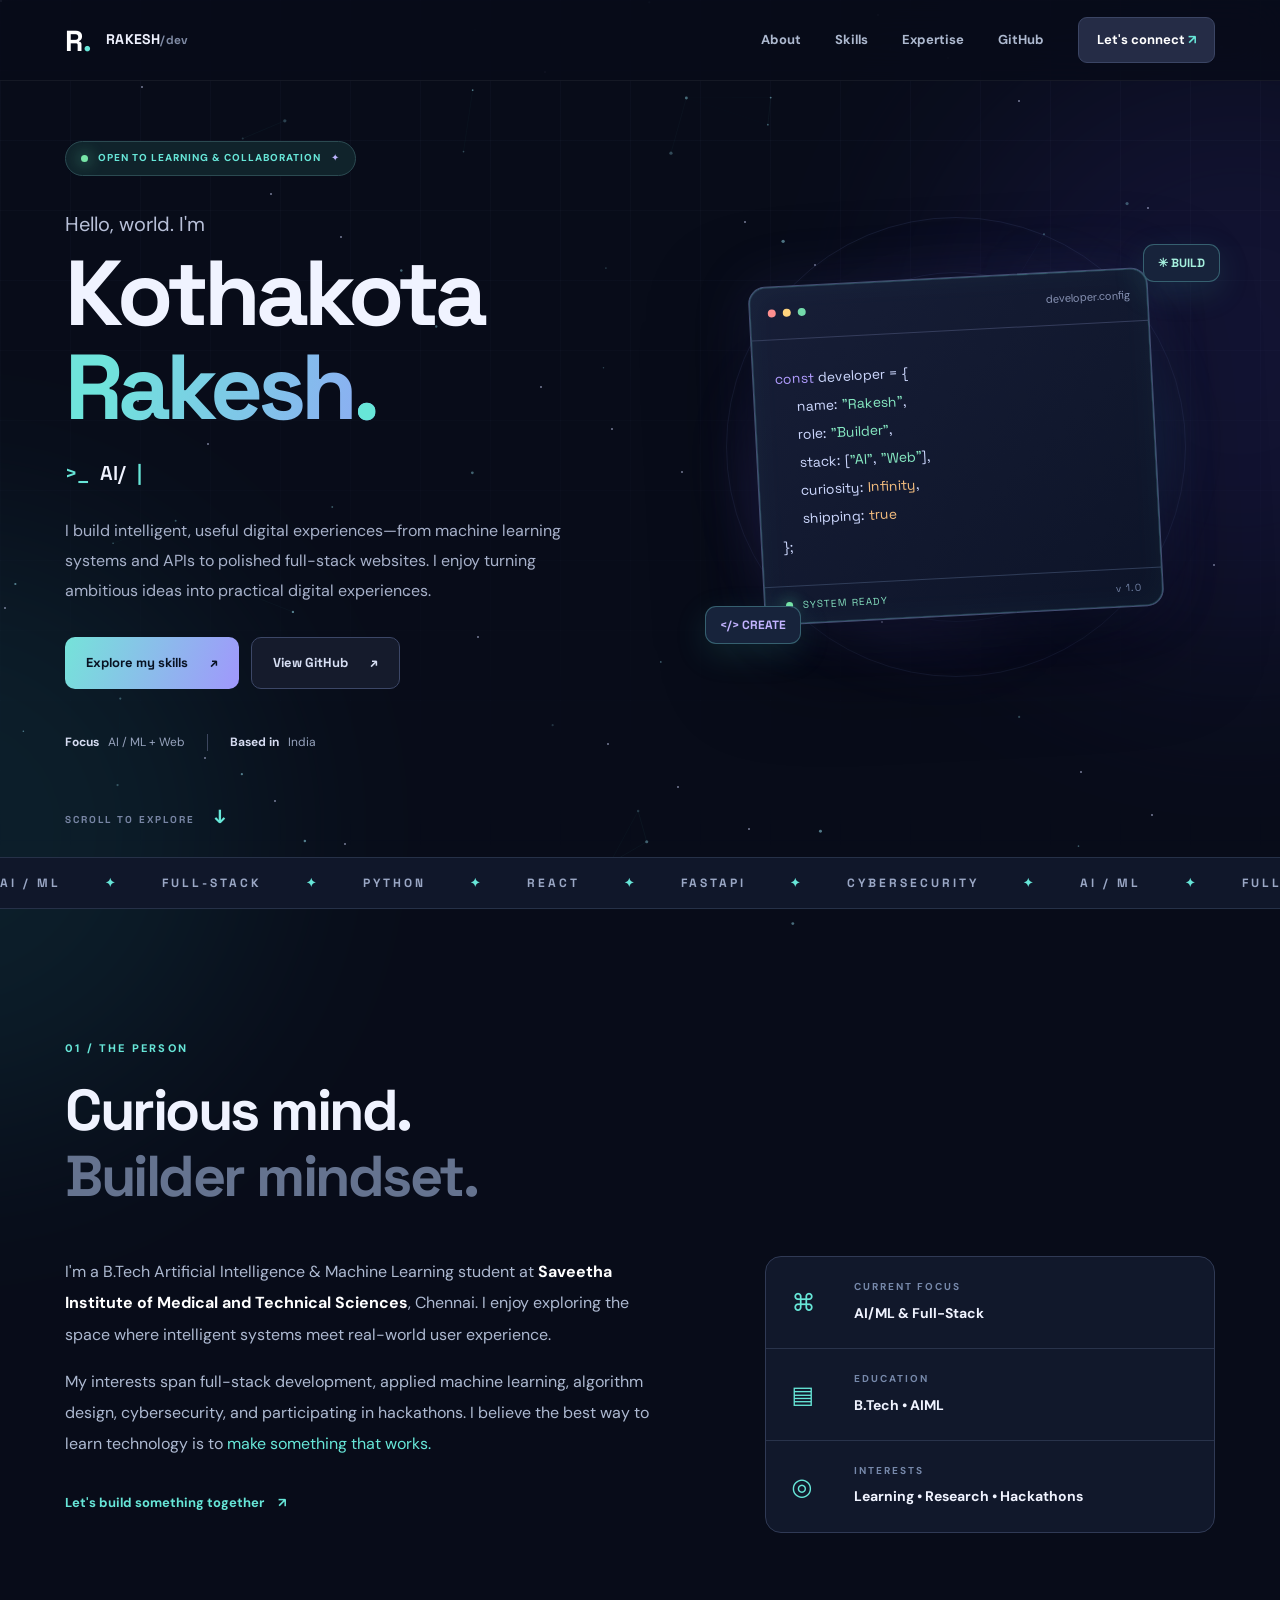
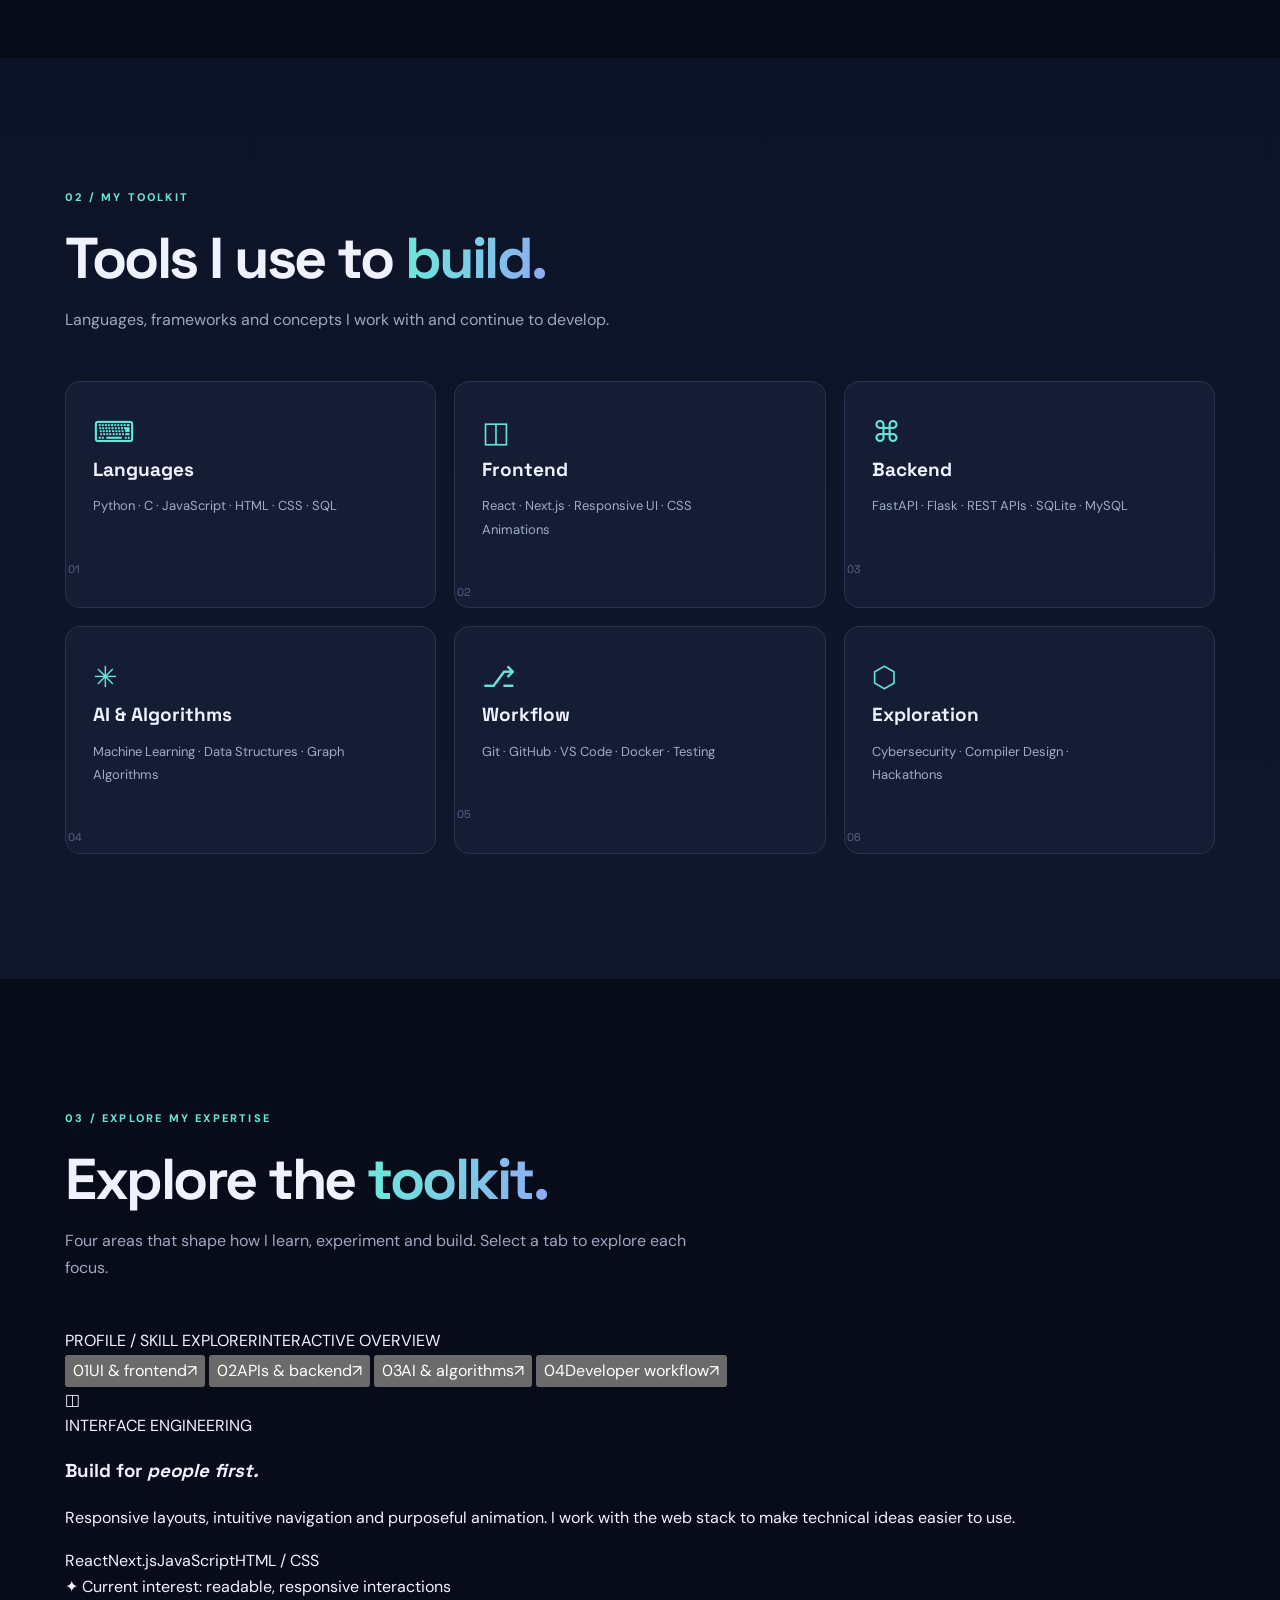
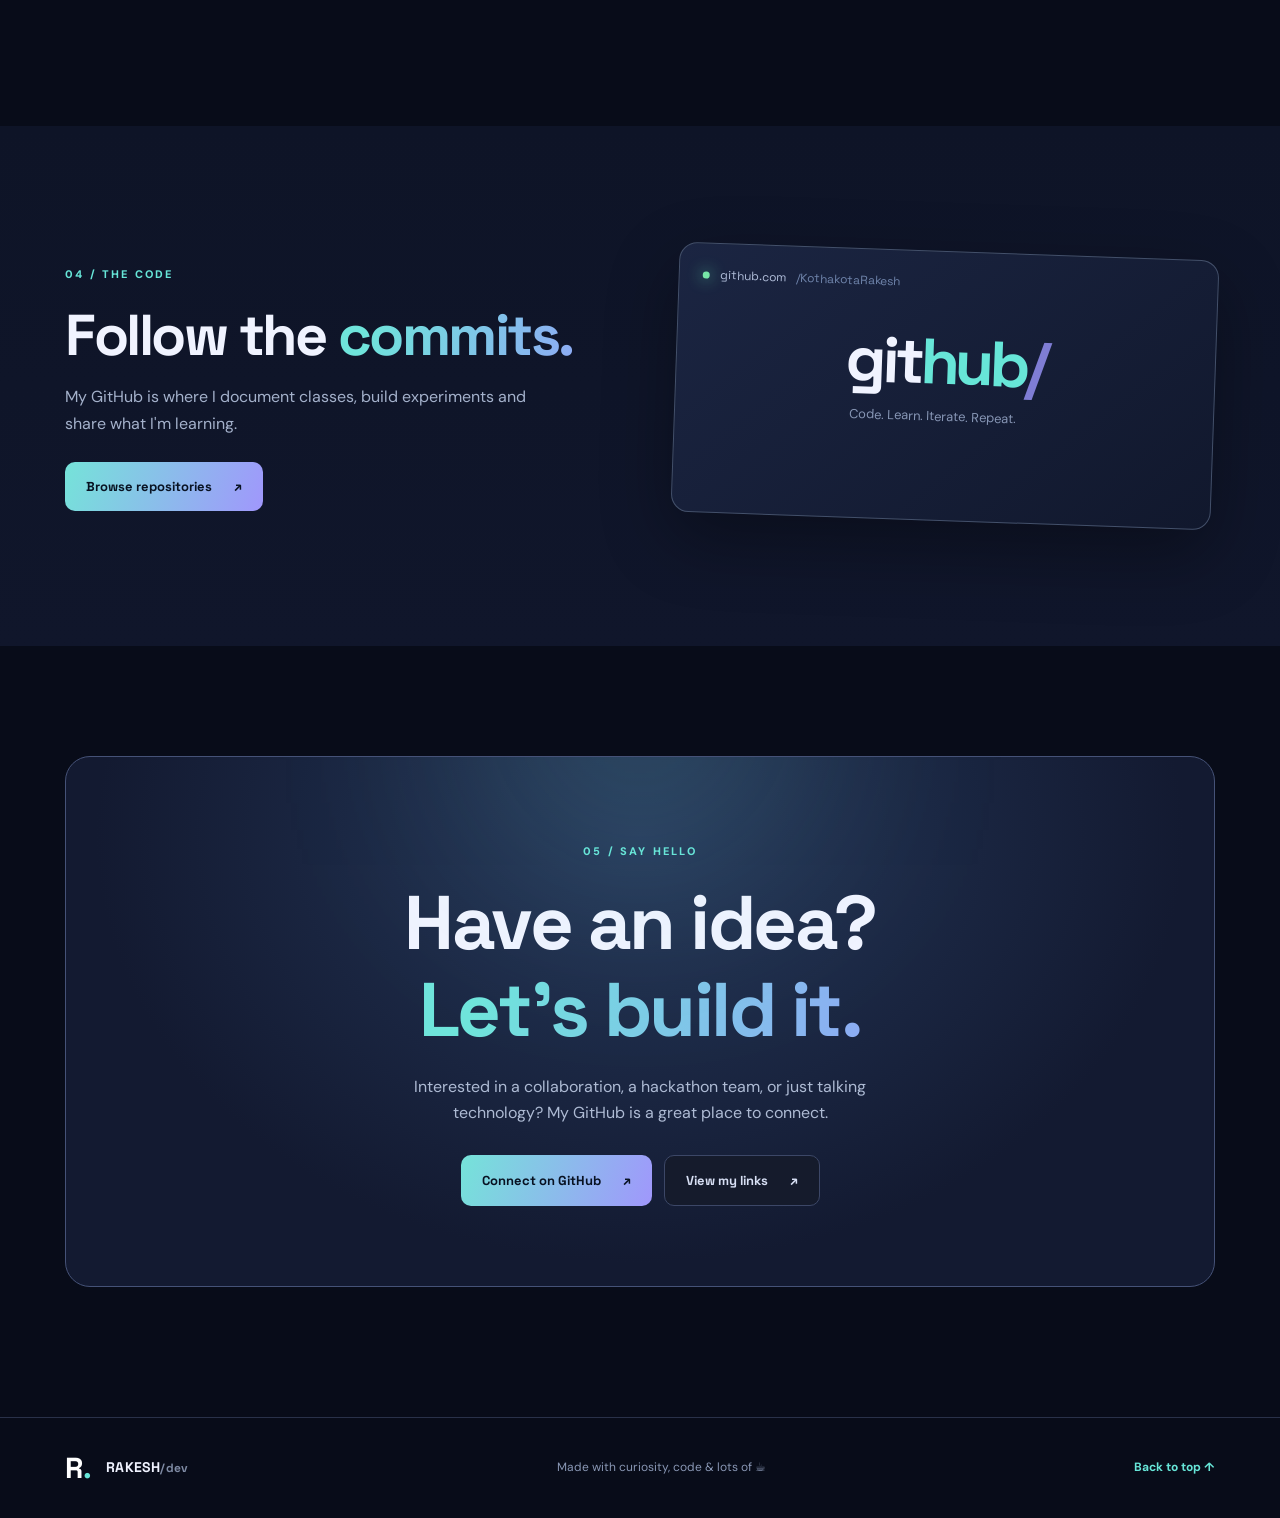
==== commit 3bee8b23: "feat: add premium interactive expertise explorer and navigation" ====
--- a/portfolio.html
+++ b/portfolio.html
@@ -15,8 +15,10 @@
   <link href="https://fonts.googleapis.com/css2?family=DM+Sans:wght@400;500;600;700&family=Space+Grotesk:wght@400;500;600;700&display=swap" rel="stylesheet">
   <link rel="stylesheet" href="./assets/styles.css">
   <link rel="stylesheet" href="./assets/advanced-effects.css?v=2">
+  <link rel="stylesheet" href="./assets/pro-portfolio.css?v=1">
   <script defer src="./assets/app.js"></script>
   <script defer src="./assets/advanced-effects.js?v=2"></script>
+  <script defer src="./assets/pro-portfolio.js?v=1"></script>
 </head>
 <body>
   <a href="#main" class="skip-link">Skip to main content</a>
@@ -31,6 +33,7 @@
       <div class="nav-links" id="navigation">
         <a href="#about">About</a>
         <a href="#skills">Skills</a>
+        <a href="#expertise">Expertise</a>
         <a href="#github">GitHub</a>
         <a href="#contact" class="nav-contact">Let's connect <span aria-hidden="true">↗</span></a>
       </div>
@@ -89,8 +92,60 @@
         <article class="skill-card reveal"><div class="skill-icon">⬡</div><h3>Exploration</h3><p>Cybersecurity · Compiler Design · Hackathons</p><span class="card-index">06</span></article>
       </div>
     </div></section>
-    <section class="section section-tinted" id="github" aria-labelledby="github-title"><div class="shell github-band reveal"><div><span class="section-kicker">03 / THE CODE</span><h2 id="github-title">Follow the <span class="gradient-text">commits.</span></h2><p>My GitHub is where I document classes, build experiments and share what I'm learning.</p><a class="btn btn-primary" href="https://github.com/KothakotaRakesh?tab=repositories" target="_blank" rel="noopener noreferrer">Browse repositories <span aria-hidden="true">↗</span></a></div><div class="github-panel"><div class="github-panel-top"><span class="panel-dot"></span> github.com<span class="panel-path">/KothakotaRakesh</span></div><div class="github-logo" aria-hidden="true">git<span>hub</span><span class="slash">/</span></div><p>Code. Learn. Iterate. Repeat.</p></div></div></section>
-    <section class="section shell contact-section" id="contact" aria-labelledby="contact-title"><div class="contact-box reveal"><span class="section-kicker">04 / SAY HELLO</span><h2 id="contact-title">Have an idea?<br><span class="gradient-text">Let's build it.</span></h2><p>Interested in a collaboration, a hackathon team, or just talking technology? My GitHub is a great place to connect.</p><div class="contact-actions"><a class="btn btn-primary" href="https://github.com/KothakotaRakesh" target="_blank" rel="noopener noreferrer">Connect on GitHub <span aria-hidden="true">↗</span></a><a class="btn btn-secondary" href="./">View my links <span aria-hidden="true">↗</span></a></div><div class="optional-socials" id="optional-socials" aria-label="Additional social links"></div></div></section>
+    <section class="section shell focus-section" id="expertise" aria-labelledby="expertise-title">
+      <div class="section-heading reveal">
+        <span class="section-kicker">03 / EXPLORE MY EXPERTISE</span>
+        <h2 id="expertise-title">Explore the <span class="gradient-text">toolkit.</span></h2>
+        <p>Four areas that shape how I learn, experiment and build. Select a tab to explore each focus.</p>
+      </div>
+      <div class="focus-workspace reveal">
+        <div class="focus-topline"><span><span class="focus-led" aria-hidden="true"></span> PROFILE / SKILL EXPLORER</span><span class="focus-version">INTERACTIVE OVERVIEW</span></div>
+        <div class="focus-layout">
+          <div class="focus-tablist" role="tablist" aria-label="Explore technical focus areas" aria-orientation="vertical">
+            <button type="button" class="focus-tab is-current" id="focus-tab-ui" role="tab" aria-controls="focus-ui" aria-selected="true" tabindex="0"><span class="focus-tab-number">01</span><span>UI & frontend</span><span aria-hidden="true">↗</span></button>
+            <button type="button" class="focus-tab" id="focus-tab-api" role="tab" aria-controls="focus-api" aria-selected="false" tabindex="-1"><span class="focus-tab-number">02</span><span>APIs & backend</span><span aria-hidden="true">↗</span></button>
+            <button type="button" class="focus-tab" id="focus-tab-ai" role="tab" aria-controls="focus-ai" aria-selected="false" tabindex="-1"><span class="focus-tab-number">03</span><span>AI & algorithms</span><span aria-hidden="true">↗</span></button>
+            <button type="button" class="focus-tab" id="focus-tab-work" role="tab" aria-controls="focus-work" aria-selected="false" tabindex="-1"><span class="focus-tab-number">04</span><span>Developer workflow</span><span aria-hidden="true">↗</span></button>
+          </div>
+          <div class="focus-stage">
+            <article class="focus-panel" id="focus-ui" role="tabpanel" aria-labelledby="focus-tab-ui" tabindex="0">
+              <div class="focus-glyph" aria-hidden="true">◫</div>
+              <p class="focus-eyebrow">INTERFACE ENGINEERING</p>
+              <h3>Build for <em>people first.</em></h3>
+              <p>Responsive layouts, intuitive navigation and purposeful animation. I work with the web stack to make technical ideas easier to use.</p>
+              <div class="focus-tags"><span>React</span><span>Next.js</span><span>JavaScript</span><span>HTML / CSS</span></div>
+              <div class="focus-note"><span aria-hidden="true">✦</span> Current interest: readable, responsive interactions</div>
+            </article>
+            <article class="focus-panel" id="focus-api" role="tabpanel" aria-labelledby="focus-tab-api" tabindex="0" hidden>
+              <div class="focus-glyph" aria-hidden="true">⌘</div>
+              <p class="focus-eyebrow">SERVER-SIDE DEVELOPMENT</p>
+              <h3>Make the <em>logic reliable.</em></h3>
+              <p>Design APIs, handle data and connect services with a focus on clear structure, reusable Python code and practical testing.</p>
+              <div class="focus-tags"><span>FastAPI</span><span>Flask</span><span>REST</span><span>SQLite / SQL</span></div>
+              <div class="focus-note"><span aria-hidden="true">✦</span> Current interest: clean service architecture</div>
+            </article>
+            <article class="focus-panel" id="focus-ai" role="tabpanel" aria-labelledby="focus-tab-ai" tabindex="0" hidden>
+              <div class="focus-glyph" aria-hidden="true">✳</div>
+              <p class="focus-eyebrow">INTELLIGENCE & ALGORITHMS</p>
+              <h3>Think in <em>data and graphs.</em></h3>
+              <p>Explore machine learning and algorithms through experiments, coursework and applied problem-solving.</p>
+              <div class="focus-tags"><span>Python</span><span>Machine Learning</span><span>Graph Algorithms</span><span>Data Structures</span></div>
+              <div class="focus-note"><span aria-hidden="true">✦</span> Current interest: measurable and explainable results</div>
+            </article>
+            <article class="focus-panel" id="focus-work" role="tabpanel" aria-labelledby="focus-tab-work" tabindex="0" hidden>
+              <div class="focus-glyph" aria-hidden="true">⎇</div>
+              <p class="focus-eyebrow">ENGINEERING HABITS</p>
+              <h3>Learn. Build. <em>Improve.</em></h3>
+              <p>Practice version control, development workflows and system-level thinking while exploring cybersecurity and hackathon challenges.</p>
+              <div class="focus-tags"><span>Git / GitHub</span><span>Docker</span><span>Testing</span><span>Cybersecurity</span></div>
+              <div class="focus-note"><span aria-hidden="true">✦</span> Current interest: reproducible development</div>
+            </article>
+          </div>
+        </div>
+      </div>
+    </section>
+    <section class="section section-tinted" id="github" aria-labelledby="github-title"><div class="shell github-band reveal"><div><span class="section-kicker">04 / THE CODE</span><h2 id="github-title">Follow the <span class="gradient-text">commits.</span></h2><p>My GitHub is where I document classes, build experiments and share what I'm learning.</p><a class="btn btn-primary" href="https://github.com/KothakotaRakesh?tab=repositories" target="_blank" rel="noopener noreferrer">Browse repositories <span aria-hidden="true">↗</span></a></div><div class="github-panel"><div class="github-panel-top"><span class="panel-dot"></span> github.com<span class="panel-path">/KothakotaRakesh</span></div><div class="github-logo" aria-hidden="true">git<span>hub</span><span class="slash">/</span></div><p>Code. Learn. Iterate. Repeat.</p></div></div></section>
+    <section class="section shell contact-section" id="contact" aria-labelledby="contact-title"><div class="contact-box reveal"><span class="section-kicker">05 / SAY HELLO</span><h2 id="contact-title">Have an idea?<br><span class="gradient-text">Let's build it.</span></h2><p>Interested in a collaboration, a hackathon team, or just talking technology? My GitHub is a great place to connect.</p><div class="contact-actions"><a class="btn btn-primary" href="https://github.com/KothakotaRakesh" target="_blank" rel="noopener noreferrer">Connect on GitHub <span aria-hidden="true">↗</span></a><a class="btn btn-secondary" href="./">View my links <span aria-hidden="true">↗</span></a></div><div class="optional-socials" id="optional-socials" aria-label="Additional social links"></div></div></section>
   </main>
   <footer class="site-footer"><div class="shell footer-inner"><a class="brand" href="#top"><span class="brand-symbol">R<span class="brand-accent">.</span></span><span class="brand-label">RAKESH<span class="muted">/dev</span></span></a><span>Made with curiosity, code & lots of ☕</span><a href="#top" class="back-to-top">Back to top ↑</a></div></footer>
 </body>
